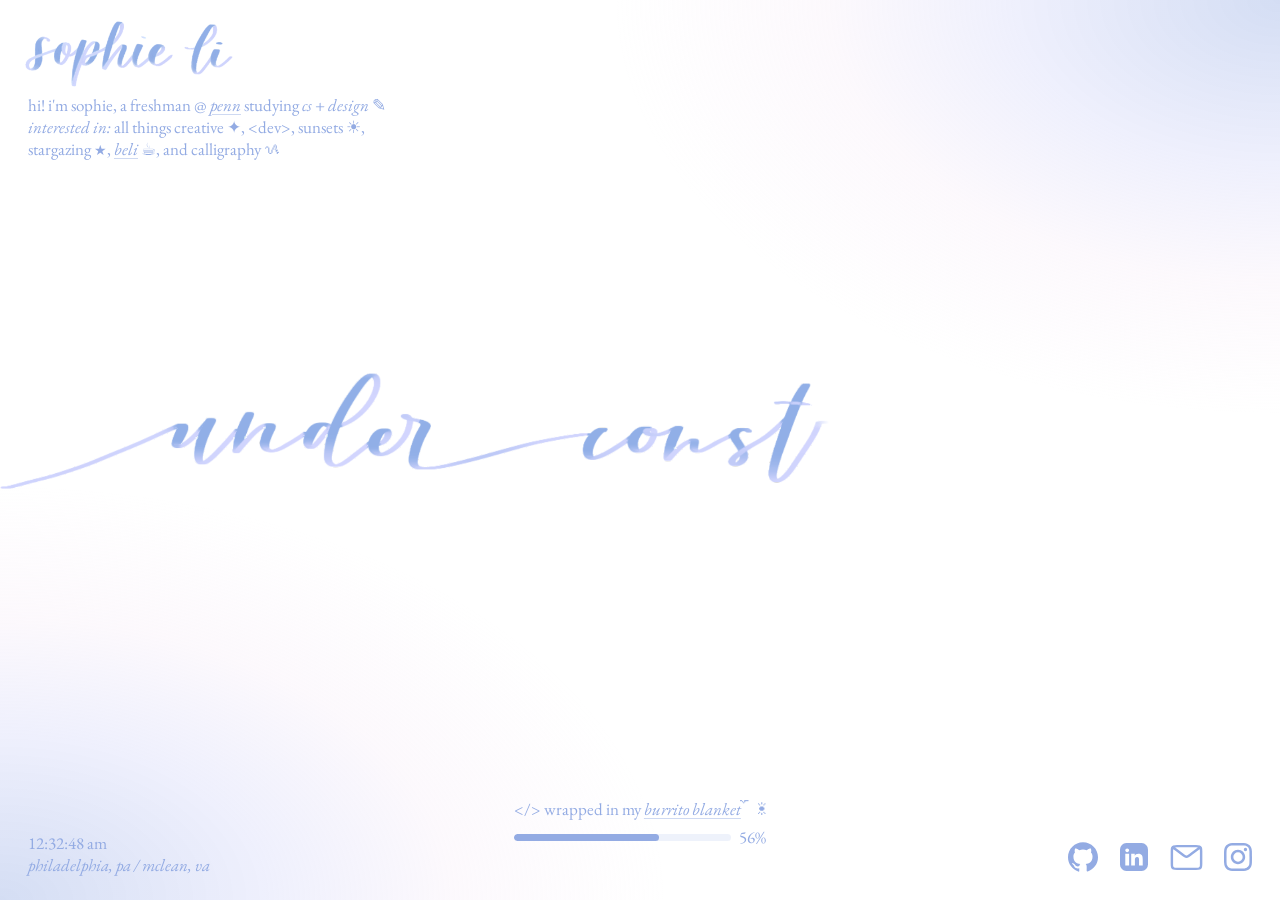
==== index.html @ 795f360a "italic" ====
<!DOCTYPE html>
<html lang="en">
<head>
  <meta charset="UTF-8">
  <meta name="viewport" content="width=device-width, initial-scale=1.0">
  <meta name="color-scheme" content="only light">  <!-- light only; stops browsers from auto-darkening it -->
  <title>Sophie Li</title>
  <link rel="icon" type="image/png" sizes="32x32" href="assets/favicon-32.png">
  <link rel="icon" type="image/png" sizes="192x192" href="assets/favicon-192.png">
  <link rel="apple-touch-icon" href="assets/apple-touch-icon.png">
  <link rel="preconnect" href="https://fonts.googleapis.com">
  <link rel="preconnect" href="https://fonts.gstatic.com" crossorigin>
  <link rel="stylesheet" href="https://fonts.googleapis.com/css2?family=EB+Garamond:ital@0;1&display=swap">
  <link rel="stylesheet" href="assets/css/spotify.css">
  <link rel="stylesheet" href="assets/css/progress.css">
  <style>
    * { margin: 0; padding: 0; box-sizing: border-box; }
    /* typography: the hand-lettered calligraphy plus EB Garamond for everything else. The
       script already slants, so the Garamond is mostly upright, with italics (never bold) for
       emphasis, to contrast with the lettering instead of echoing it */
    :root { --serif: "EB Garamond", Garamond, "Times New Roman", serif; }
    /* one text size used everywhere (smaller on phones, see the phone section) */
    :root { --text: 17px; --text-lh: 22px; }
    body {
      position: relative;          /* the header and footer are placed against the whole page */
      min-height: 100vh;
      display: flex;
      flex-direction: column;
      background: #fff;
      font-family: var(--serif);
      font-variant-numeric: lining-nums;  /* Garamond's old-style figures bounce around; keep digits even */
    }
    /* soft glows in the top-right and bottom-left corners: radial washes of the logo colors
       that fade into the page. Plain gradients, no blur filter, because Safari clips large
       blurred shapes at the screen edge. The layer is fixed and as tall as the screen gets
       with the toolbars hidden (lvh), so it also reaches behind the iPhone toolbar */
    body::before {
      content: "";
      position: fixed;
      top: 0;
      left: 0;
      width: 100%;
      height: 100vh;
      height: 100lvh;
      z-index: -1;
      pointer-events: none;
      background:
        radial-gradient(ellipse 52vw 46vh at 100% 0%,
          rgba(147, 171, 227, 0.40), rgba(204, 208, 248, 0.32) 40%, rgba(240, 221, 242, 0.18) 68%, rgba(240, 221, 242, 0) 100%),
        radial-gradient(ellipse 52vw 46vh at 0% 100%,
          rgba(147, 171, 227, 0.40), rgba(204, 208, 248, 0.32) 40%, rgba(240, 221, 242, 0.18) 68%, rgba(240, 221, 242, 0) 100%);
    }
    /* the header and footer float over the page so the lettering centers on the whole window */
    header, footer { position: absolute; left: 0; right: 0; }
    header { top: 0; }
    footer { bottom: 0; }
    header {
      display: flex;
      justify-content: space-between;
      align-items: flex-start;     /* name and record both hug their top corners */
      gap: 16px;
      padding: 20px 28px 0;
      color: var(--logo);
    }
    .intro-wrap { display: flex; flex-direction: column; align-items: flex-start; gap: 6px; }
    .hello img { display: block; width: 210px; height: auto; margin-left: -4px; }  /* hand-lettered name */
    .intro { max-width: 360px; font-size: var(--text); line-height: var(--text-lh); }
    .intro-lead { white-space: nowrap; }  /* desktop: the first sentence stays on one line */
    .intro + .intro { margin-top: -6px; }  /* cancel the column gap so the intro lines are evenly spaced */
    .intro em { font-style: italic; }
    .intro .star { font-size: 0.8em; }  /* the solid star reads heavy at full size */
    .intro a, .burrito i {  /* links in the intro (and the burrito blanket): same color, with a faint underline that darkens on hover */
      color: inherit;
      text-decoration: underline;
      text-decoration-color: var(--cursor);
      text-decoration-thickness: 1px;
      text-underline-offset: 3px;
      transition: color 0.2s, text-decoration-color 0.2s;
    }
    .intro a:hover, .burrito:hover i { color: var(--logo-hover); text-decoration-color: currentColor; }
    main {
      min-height: 100vh;
      padding: 140px 0;            /* equal room top and bottom keeps it centered and clear of the header/footer */
      display: flex;
      flex-direction: column;
      align-items: center;
      justify-content: center;
      gap: 4px;
    }
    main picture { display: block; width: 100%; }
    main img { width: 100%; height: auto; display: block; }
    .replay {
      display: inline-flex;
      align-items: center;
      gap: 5px;
      font-family: inherit;        /* buttons don't pick up the page font on their own */
      font-size: var(--text);
      font-style: italic;
      text-transform: lowercase;
      color: var(--logo);
      background: none;
      border: none;
      padding: 6px 12px;
      cursor: pointer;
      transition: color 0.2s;
    }
    .replay:hover { color: var(--logo-hover); }
    /* hidden (but keeping its space) until the first play of the lettering finishes */
    .replay.waiting { opacity: 0; visibility: hidden; }
    .replay { transition: color 0.2s, opacity 0.2s ease, visibility 0.2s; }
    .replay svg {
      width: 14px;
      height: 14px;
      stroke: currentColor;
      fill: none;
      stroke-width: 2.5;
      stroke-linecap: round;
      stroke-linejoin: round;
    }
    .replay.spin svg { animation: spin 0.5s ease; }
    @keyframes spin { to { transform: rotate(-360deg); } }

    /* custom cursor: a translucent dot in the logo color that snaps into a rounded highlight
       around buttons and links, like the iPad pointer */
    :root { --cursor: rgba(147, 171, 227, 0.45); --cursor-snap: rgba(147, 171, 227, 0.16);  /* --logo #93abe3 */ }
    .cursor {
      position: fixed;
      top: 0;
      left: 0;
      border-radius: 50%;
      background: var(--cursor);
      pointer-events: none;
      z-index: 1000;
      opacity: 0;
      transition: opacity 0.2s ease, background-color 0.2s ease;
    }
    .cursor.visible { opacity: 1; }
    .cursor.snapped { background: var(--cursor-snap); }
    @media (hover: hover) and (pointer: fine) {
      body.has-cursor, body.has-cursor * { cursor: none; }
    }
    footer {
      display: grid;
      grid-template-columns: 1fr auto 1fr;
      align-items: end;            /* everything sits on one shared bottom line */
      gap: 16px;
      padding: 24px 28px;          /* same side margin as the header, so the edges line up */
      font-size: var(--text);
      line-height: var(--text-lh);
      color: var(--logo);
    }
    .corner { justify-self: start; display: flex; align-items: flex-end; gap: 12px; }
    .clock { display: flex; flex-direction: column; }
    .clock-time { font-variant-numeric: lining-nums tabular-nums; }
    .clock-place { font-style: italic; }
    .credit { justify-self: center; text-align: center; }
    .credit i { font-style: italic; }
    /* hovering "burrito blanket" pops up the photo: a rounded card (same corners as the cursor
       highlight) that springs up out of the words. Desktop only; phones hide the credit */
    /* "last updated ..." under the progress bar (filled by assets/js/updated.js) */
    .updated { display: block; min-height: var(--text-lh); opacity: 0; transition: opacity 0.6s ease; }  /* holds its row even before it loads */
    .updated.loaded { opacity: 1; }
    .updated a { color: inherit; text-decoration: none; transition: color 0.2s; }
    .updated a:hover { color: var(--logo-hover); }
    .burrito { position: relative; }
    .burrito-pic {
      position: absolute;
      left: 50%;
      bottom: calc(100% + 16px);
      width: 176px;
      height: auto;
      border-radius: 14px;
      box-shadow: 0 0 0 1px var(--cursor-snap), 0 14px 34px rgba(60, 80, 150, 0.22);
      opacity: 0;
      transform: translateX(-50%) translateY(10px) scale(0.9) rotate(-3deg);
      transform-origin: 50% 100%;
      transition: opacity 0.22s ease, transform 0.45s cubic-bezier(0.34, 1.45, 0.64, 1);
      pointer-events: none;
    }
    .burrito:hover .burrito-pic {
      opacity: 1;
      transform: translateX(-50%) translateY(0) scale(1) rotate(-2deg);
    }
    @media (prefers-reduced-motion: reduce) {
      .burrito-pic { transition: opacity 0.2s ease; transform: translateX(-50%) rotate(-2deg); }
    }
    .credit .sun { padding-left: 0.6em; }  /* the little mark hangs left over the space, so add room */
    .socials {
      justify-self: end;
      display: flex;
      align-items: center;
      gap: 22px;
      margin-bottom: 4px;          /* icons rest on the text baseline, not below it */
    }
    /* phones: stack the three parts, centered */
    /* phones */
    @media (max-width: 640px) {
      /* top: smaller name + intro, Spotify record lined up with the top */
      header { padding: 16px 16px 0; }
      .hello img { width: 140px; }
      :root { --text: 15px; --text-lh: 19px; }
      .intro { max-width: 190px; }
      .intro-lead { white-space: normal; }  /* phones: let it wrap */
      .intro-wrap { flex: none; }
      .now-playing { min-width: 0; }

      /* bottom: one compact row hugging the bottom edge - clock on the left, icons on the right */
      footer { grid-template-columns: 1fr auto; align-items: end; padding: 0 16px 10px; }
      .credit { display: none; }  /* no room for the progress on a phone */
      .clock-place { opacity: 0.8; }
      .socials { gap: 10px; margin-bottom: 3px; }  /* icon bottoms sit on the text baseline */
    }
    :root { --logo: #93abe3; --logo-hover: #6f8fd6; }
    .logo {
      display: block;
      width: 28px;
      height: 28px;
      fill: var(--logo);
      transition: fill 0.2s;
    }
    footer a { display: block; }
    footer a:hover .logo { fill: var(--logo-hover); }
    /* optical sizing: circles look smaller and solid shapes look bigger than outlines */
    .logo.github { width: 30px; height: 30px; }
    .logo.linkedin { width: 28px; height: 28px; }
    /* optical sizing: the wide envelope is sized to the same visual area as the square
       icons (so it's a bit shorter than them), with the same line weight as Instagram;
       negative margins trim its empty box so the spacing stays even */
    .logo.mail {
      width: 39px;
      height: 39px;
      margin: -5.4px -3.6px;
      fill: none;
      stroke: var(--logo);
      stroke-width: 1.5;
      stroke-linecap: round;
      stroke-linejoin: round;
      transition: stroke 0.2s;
    }
    footer a:hover .logo.mail { fill: none; stroke: var(--logo-hover); }
    /* phones: smaller icons so they fit on the same row as the clock */
    @media (max-width: 640px) {
      .logo, .logo.linkedin { width: 18px; height: 18px; }
      .logo.github { width: 19px; height: 19px; }
      .logo.mail { width: 25.5px; height: 25.5px; margin: -3.7px -2.3px -6.9px; }  /* trims the envelope's empty box so its bottom edge lines up too */
    }
    .cutout { fill: #fff; }

  </style>
</head>
<body>
  <header>
    <div class="intro-wrap">
      <h1 class="hello"><img src="assets/name.png" alt="sophie li"></h1>
      <p class="intro intro-lead">hi! i'm sophie, a freshman @ <a href="https://www.cis.upenn.edu/" target="_blank" rel="noopener"><em>penn</em></a> studying <em>cs&nbsp;+&nbsp;design</em>&nbsp;✎</p>
      <p class="intro"><em>interested in:</em> all things creative&nbsp;✦, &lt;dev&gt;, sunsets&nbsp;☀︎, stargazing&nbsp;<span class="star">★</span>, <a href="https://beliapp.co/app/sophielii" target="_blank" rel="noopener"><em>beli</em></a>&nbsp;☕︎, and calligraphy&nbsp;ᝰ</p>
    </div>
    <div class="now-playing"></div>  <!-- filled by assets/js/spotify.js -->
  </header>
  <main>
    <picture>
      <!-- phones: "under" stacked on "construction" so the words can be bigger (scripts/stack-lettering.py) -->
      <source media="(max-width: 640px)" srcset="assets/under-construction-stacked.png">
      <img id="lettering" src="assets/under-construction.png" alt="Under construction">
    </picture>
    <button class="replay waiting" type="button" id="replay">
      replay!
      <svg viewBox="0 0 24 24" aria-hidden="true"><path d="M3 12a9 9 0 1 0 9-9 9.75 9.75 0 0 0-6.74 2.74L3 8"/><path d="M3 3v5h5"/></svg>
    </button>
  </main>
  <footer>
    <div class="corner">
      <div class="clock">
        <time class="clock-time" id="clock"></time>
        <span class="clock-place">philadelphia,&nbsp;pa / mclean,&nbsp;va</span>
      </div>
    </div>
    <div class="credit"><span>&lt;/&gt; wrapped in my <span class="burrito"><i>burrito blanket</i><img class="burrito-pic" src="assets/burrito.jpg" alt="me wrapped in my burrito blanket, with headphones on" width="440" height="550"></span> <span class="sun">&nbsp;ོ☀︎</span></span><span class="progress" data-percent="67"></span><span class="updated"></span></div>
    <div class="socials">
    <a href="https://github.com/sophieli08" target="_blank" rel="noopener" aria-label="GitHub">
      <svg class="logo github" aria-hidden="true" viewBox="0 0 24 24" xmlns="http://www.w3.org/2000/svg"><path d="M12 .297c-6.63 0-12 5.373-12 12 0 5.303 3.438 9.8 8.205 11.385.6.113.82-.258.82-.577 0-.285-.01-1.04-.015-2.04-3.338.724-4.042-1.61-4.042-1.61C4.422 18.07 3.633 17.7 3.633 17.7c-1.087-.744.084-.729.084-.729 1.205.084 1.838 1.236 1.838 1.236 1.07 1.835 2.809 1.305 3.495.998.108-.776.417-1.305.76-1.605-2.665-.3-5.466-1.332-5.466-5.93 0-1.31.465-2.38 1.235-3.22-.135-.303-.54-1.523.105-3.176 0 0 1.005-.322 3.3 1.23.96-.267 1.98-.399 3-.405 1.02.006 2.04.138 3 .405 2.28-1.552 3.285-1.23 3.285-1.23.645 1.653.24 2.873.12 3.176.765.84 1.23 1.91 1.23 3.22 0 4.61-2.805 5.625-5.475 5.92.42.36.81 1.096.81 2.22 0 1.606-.015 2.896-.015 3.286 0 .315.21.69.825.57C20.565 22.092 24 17.592 24 12.297c0-6.627-5.373-12-12-12"/></svg>
    </a>
    <a href="https://www.linkedin.com/in/sophie-lii/" target="_blank" rel="noopener" aria-label="LinkedIn">
      <svg class="logo linkedin" aria-hidden="true" xmlns="http://www.w3.org/2000/svg" shape-rendering="geometricPrecision" text-rendering="geometricPrecision" image-rendering="optimizeQuality" fill-rule="evenodd" clip-rule="evenodd" viewBox="0 0 512 509.64"><rect width="512" height="509.64" rx="115.61" ry="115.61"/><path class="cutout" d="M204.97 197.54h64.69v33.16h.94c9.01-16.16 31.04-33.16 63.89-33.16 68.31 0 80.94 42.51 80.94 97.81v116.92h-67.46l-.01-104.13c0-23.81-.49-54.45-35.08-54.45-35.12 0-40.51 25.91-40.51 52.72v105.86h-67.4V197.54zm-38.23-65.09c0 19.36-15.72 35.08-35.08 35.08-19.37 0-35.09-15.72-35.09-35.08 0-19.37 15.72-35.08 35.09-35.08 19.36 0 35.08 15.71 35.08 35.08zm-70.17 65.09h70.17v214.73H96.57V197.54z"/></svg>
    </a>
    <a href="mailto:lisophie@engineering.upenn.edu" aria-label="Email">
      <svg class="logo mail" aria-hidden="true" viewBox="0 0 24 24" xmlns="http://www.w3.org/2000/svg"><path d="M4 6L10.1076 10.6123L10.1097 10.614C10.7878 11.1113 11.1271 11.3601 11.4988 11.4562C11.8272 11.5412 12.1725 11.5412 12.501 11.4562C12.8729 11.36 13.2132 11.1105 13.8926 10.6123C13.8926 10.6123 17.8101 7.60594 20 6M3 15.8002V8.2002C3 7.08009 3 6.51962 3.21799 6.0918C3.40973 5.71547 3.71547 5.40973 4.0918 5.21799C4.51962 5 5.08009 5 6.2002 5H17.8002C18.9203 5 19.4796 5 19.9074 5.21799C20.2837 5.40973 20.5905 5.71547 20.7822 6.0918C21 6.5192 21 7.07899 21 8.19691V15.8036C21 16.9215 21 17.4805 20.7822 17.9079C20.5905 18.2842 20.2837 18.5905 19.9074 18.7822C19.48 19 18.921 19 17.8031 19H6.19691C5.07899 19 4.5192 19 4.0918 18.7822C3.71547 18.5905 3.40973 18.2842 3.21799 17.9079C3 17.4801 3 16.9203 3 15.8002Z"/></svg>
    </a>
    <a href="https://instagram.com/soph.l.i" target="_blank" rel="noopener" aria-label="Instagram">
      <svg class="logo" aria-hidden="true" viewBox="0 0 24 24" xmlns="http://www.w3.org/2000/svg"><path d="M7.0301.084c-1.2768.0602-2.1487.264-2.911.5634-.7888.3075-1.4575.72-2.1228 1.3877-.6652.6677-1.075 1.3368-1.3802 2.127-.2954.7638-.4956 1.6365-.552 2.914-.0564 1.2775-.0689 1.6882-.0626 4.947.0062 3.2586.0206 3.6671.0825 4.9473.061 1.2765.264 2.1482.5635 2.9107.308.7889.72 1.4573 1.388 2.1228.6679.6655 1.3365 1.0743 2.1285 1.38.7632.295 1.6361.4961 2.9134.552 1.2773.056 1.6884.069 4.9462.0627 3.2578-.0062 3.668-.0207 4.9478-.0814 1.28-.0607 2.147-.2652 2.9098-.5633.7889-.3086 1.4578-.72 2.1228-1.3881.665-.6682 1.0745-1.3378 1.3795-2.1284.2957-.7632.4966-1.636.552-2.9124.056-1.2809.0692-1.6898.063-4.948-.0063-3.2583-.021-3.6668-.0817-4.9465-.0607-1.2797-.264-2.1487-.5633-2.9117-.3084-.7889-.72-1.4568-1.3876-2.1228C21.2982 1.33 20.628.9208 19.8378.6165 19.074.321 18.2017.1197 16.9244.0645 15.6471.0093 15.236-.005 11.977.0014 8.718.0076 8.31.0215 7.0301.0839m.1402 21.6932c-1.17-.0509-1.8053-.2453-2.2287-.408-.5606-.216-.96-.4771-1.3819-.895-.422-.4178-.6811-.8186-.9-1.378-.1644-.4234-.3624-1.058-.4171-2.228-.0595-1.2645-.072-1.6442-.079-4.848-.007-3.2037.0053-3.583.0607-4.848.05-1.169.2456-1.805.408-2.2282.216-.5613.4762-.96.895-1.3816.4188-.4217.8184-.6814 1.3783-.9003.423-.1651 1.0575-.3614 2.227-.4171 1.2655-.06 1.6447-.072 4.848-.079 3.2033-.007 3.5835.005 4.8495.0608 1.169.0508 1.8053.2445 2.228.408.5608.216.96.4754 1.3816.895.4217.4194.6816.8176.9005 1.3787.1653.4217.3617 1.056.4169 2.2263.0602 1.2655.0739 1.645.0796 4.848.0058 3.203-.0055 3.5834-.061 4.848-.051 1.17-.245 1.8055-.408 2.2294-.216.5604-.4763.96-.8954 1.3814-.419.4215-.8181.6811-1.3783.9-.4224.1649-1.0577.3617-2.2262.4174-1.2656.0595-1.6448.072-4.8493.079-3.2045.007-3.5825-.006-4.848-.0608M16.953 5.5864A1.44 1.44 0 1 0 18.39 4.144a1.44 1.44 0 0 0-1.437 1.4424M5.8385 12.012c.0067 3.4032 2.7706 6.1557 6.173 6.1493 3.4026-.0065 6.157-2.7701 6.1506-6.1733-.0065-3.4032-2.771-6.1565-6.174-6.1498-3.403.0067-6.156 2.771-6.1496 6.1738M8 12.0077a4 4 0 1 1 4.008 3.9921A3.9996 3.9996 0 0 1 8 12.0077"/></svg>
    </a>
    </div>
  </footer>
  <script>
    // An animated PNG only restarts when it's loaded under a new URL, so replay
    // swaps in a fresh blob URL of the already-downloaded file (no re-download).
    const img = document.getElementById('lettering');
    const sources = img.parentElement.querySelectorAll('source');
    let blob = null;
    let blobUrl = null;
    const replay = document.getElementById('replay');

    // How long the animation plays (until its final frame), read from the APNG's own
    // frame delays (fcTL chunks), so this stays right if the animation changes.
    function playLength(buffer) {
      const v = new DataView(buffer);
      const delays = [];
      for (let pos = 8; pos + 8 <= v.byteLength; ) {
        const len = v.getUint32(pos);
        const type = String.fromCharCode(v.getUint8(pos + 4), v.getUint8(pos + 5), v.getUint8(pos + 6), v.getUint8(pos + 7));
        if (type === 'fcTL') {
          const num = v.getUint16(pos + 8 + 20), den = v.getUint16(pos + 8 + 22) || 100;
          delays.push(1000 * num / den);
        }
        pos += 12 + len;
      }
      return delays.slice(0, -1).reduce((a, b) => a + b, 0);  // the last frame just holds
    }

    // Show the replay button once the first play has finished (it stays visible after that)
    const loaded = img.complete ? Promise.resolve() : new Promise(r => img.addEventListener('load', r, { once: true }));
    const startedAt = loaded.then(() => performance.now());
    const src = loaded.then(() => img.currentSrc);  // the wide or the stacked (phone) version
    const length = src.then(fetch)
      .then(r => r.blob())
      .then(b => { blob = b; return b.arrayBuffer(); })
      .then(playLength)
      .catch(() => 3000);  // e.g. opened as a local file: use the usual length
    Promise.all([startedAt, length]).then(([t0, ms]) => {
      const wait = Math.max(ms - (performance.now() - t0), 0);
      setTimeout(() => replay.classList.remove('waiting'), wait);
    });

    replay.addEventListener('click', async () => {
      replay.classList.remove('spin');
      void replay.offsetWidth;  // restart the icon spin
      replay.classList.add('spin');
      let url;
      if (blob) {
        if (blobUrl) URL.revokeObjectURL(blobUrl);
        url = blobUrl = URL.createObjectURL(blob);
      } else {
        url = (await src) + '?replay=' + Date.now();  // fallback, e.g. when opened as a local file
      }
      sources.forEach(s => { s.srcset = url; });  // a matching <source> wins over img.src
      img.src = url;
    });

    // East coast clock in the footer, e.g. "3:42:07 pm"
    const clock = document.getElementById('clock');
    const clockFormat = new Intl.DateTimeFormat('en-US', { timeZone: 'America/New_York', hour: 'numeric', minute: '2-digit', second: '2-digit' });
    function tick() {
      clock.textContent = clockFormat.format(new Date()).toLowerCase();
      setTimeout(tick, 1000 - Date.now() % 1000);  // update right on the second
    }
    tick();

    // Custom cursor (mouse/trackpad only; touch devices keep their normal behavior).
    // Over a button or link (or the burrito blanket, which shows a photo) it morphs into a rounded
    // highlight around it, like the iPad pointer.
    if (matchMedia('(hover: hover) and (pointer: fine)').matches) {
      const dot = document.createElement('div');
      dot.className = 'cursor';
      document.body.appendChild(dot);
      document.body.classList.add('has-cursor');

      const DOT = 12;         // dot size
      const PAD = 8;          // space around a snapped element
      const PULL = 0.12;      // how much the highlight leans toward the pointer
      const reduceMotion = matchMedia('(prefers-reduced-motion: reduce)').matches;
      const ease = reduceMotion ? 1 : 0.22;  // lower = smoother/slower

      let mouseX = 0, mouseY = 0, target = null, pressed = false;
      const cur = { x: 0, y: 0, w: DOT, h: DOT, r: DOT / 2 };

      addEventListener('mousemove', e => {
        mouseX = e.clientX;
        mouseY = e.clientY;
        target = e.target.closest('a, button, .burrito');
        if (!dot.classList.contains('visible')) {
          cur.x = mouseX - DOT / 2; cur.y = mouseY - DOT / 2;
          dot.classList.add('visible');
        }
      });
      document.addEventListener('mouseleave', () => dot.classList.remove('visible'));
      addEventListener('mousedown', () => { pressed = true; });
      addEventListener('mouseup', () => { pressed = false; });

      (function frame() {
        let goal;
        if (target) {
          // the Spotify record snaps to just its vinyl, as a circle; everything else gets a rounded box
          const vinyl = target.classList.contains('record') && target.querySelector('.vinyl');
          let b = (vinyl || target).getBoundingClientRect();
          const cx = b.left + b.width / 2, cy = b.top + b.height / 2;
          if (vinyl) {  // the disc spins, which inflates its bounding box; use its real size around the same center
            const size = vinyl.offsetWidth;
            b = { left: cx - size / 2, top: cy - size / 2, width: size, height: size };
          }
          goal = {
            x: b.left - PAD + (mouseX - cx) * PULL,
            y: b.top - PAD + (mouseY - cy) * PULL,
            w: b.width + PAD * 2,
            h: b.height + PAD * 2,
            r: vinyl ? (b.height + PAD * 2) / 2 : Math.min(14, (b.height + PAD * 2) / 2),
          };
        } else {
          goal = { x: mouseX - DOT / 2, y: mouseY - DOT / 2, w: DOT, h: DOT, r: DOT / 2 };
        }
        if (pressed) {  // squeeze slightly on click
          const k = 0.92;
          goal.x += goal.w * (1 - k) / 2; goal.y += goal.h * (1 - k) / 2;
          goal.w *= k; goal.h *= k;
        }
        for (const key in cur) cur[key] += (goal[key] - cur[key]) * ease;
        dot.style.transform = `translate(${cur.x}px, ${cur.y}px)`;
        dot.style.width = cur.w + 'px';
        dot.style.height = cur.h + 'px';
        dot.style.borderRadius = cur.r + 'px';
        dot.classList.toggle('snapped', !!target);
        requestAnimationFrame(frame);
      })();
    }
  </script>
  <script src="assets/js/spotify.js" defer></script>
  <script src="assets/js/progress.js" defer></script>
  <script src="assets/js/updated.js" defer></script>
</body>
</html>
---- assets/css/spotify.css ----
/* Spinning vinyl showing today's most-played Spotify song (bottom left of the footer) */

.record {
  display: flex;
  align-items: center;
  gap: 14px;
  color: inherit;
  text-decoration: none;
  opacity: 0;
  transform: translateY(4px);
  transition: opacity 0.6s ease, transform 0.6s ease;
}
.record.loaded { opacity: 1; transform: none; }

/* the disc: dark grooves, album cover as the center label, a hole in the middle */
.vinyl {
  position: relative;
  flex: none;
  width: 64px;
  height: 64px;
  border-radius: 50%;
  background:
    radial-gradient(circle, transparent 60%, rgba(255, 255, 255, 0.06) 61%, transparent 62%),
    repeating-radial-gradient(circle, #161616 0 1px, #232323 1px 3px);
  box-shadow: 0 0 0 1px var(--cursor-snap), 0 2px 6px rgba(0, 0, 0, 0.18);
  animation: vinyl-spin 3.2s linear infinite;
}
.vinyl img {
  position: absolute;
  inset: 28%;
  width: 44%;
  height: 44%;
  border-radius: 50%;
  object-fit: cover;
}
.vinyl::after {  /* spindle hole */
  content: "";
  position: absolute;
  top: 50%;
  left: 50%;
  width: 4px;
  height: 4px;
  margin: -2px 0 0 -2px;
  border-radius: 50%;
  background: #fff;
}
.record:hover .vinyl { animation-duration: 1.6s; }  /* spins faster on hover */
@keyframes vinyl-spin { to { transform: rotate(360deg); } }

.track { display: flex; flex-direction: column; min-width: 0; }
/* same text size as the rest of the page */
.track-label { font-size: var(--text); line-height: var(--text-lh); font-style: italic; opacity: 0.75; }
.track-title,
.track-artist {
  max-width: 260px;
  white-space: nowrap;
  overflow: hidden;
  text-overflow: ellipsis;
}
.track-title { font-size: var(--text); line-height: var(--text-lh); }
.track-artist { font-size: var(--text); line-height: var(--text-lh); font-style: italic; }

@media (prefers-reduced-motion: reduce) {
  .vinyl { animation: none; }
}

/* in the top-right corner: text on the left, disc on the outer edge */
header .record { flex-direction: row-reverse; text-align: right; }
header .track { align-items: flex-end; }

/* phones: a smaller record so it fits beside the name */
@media (max-width: 640px) {
  .vinyl { width: 40px; height: 40px; }
  .record { gap: 8px; }
  .track { min-width: 0; }
  .track-title, .track-artist { max-width: 110px; }
}
---- assets/css/progress.css ----
/* Playful "currently building" progress bar under the footer credit */

/* text on top, bar underneath; the bar row stretches to the text's width */
.credit { display: flex; flex-direction: column; align-items: stretch; gap: 6px; }

.progress {
  display: flex;
  align-items: center;
  gap: 8px;
  font-style: normal;
}

.progress-bar {
  position: relative;
  display: block;
  flex: 1;
  height: 7px;
  border-radius: 999px;
  background: var(--cursor-snap);
  overflow: hidden;
}
.progress-fill {
  display: block;  /* spans ignore width/height unless they're blocks */
  height: 100%;
  width: 0;
  border-radius: inherit;
  background: var(--logo);
  transition: width 0.9s cubic-bezier(0.34, 1.3, 0.64, 1);  /* slight overshoot = bouncy */
}

.progress-pct {
  min-width: 3ch;
  font-size: var(--text);
  font-variant-numeric: lining-nums tabular-nums;  /* digits don't jiggle while counting */
  text-align: right;
}

@media (prefers-reduced-motion: reduce) {
  .progress-fill { transition: none !important; }
}
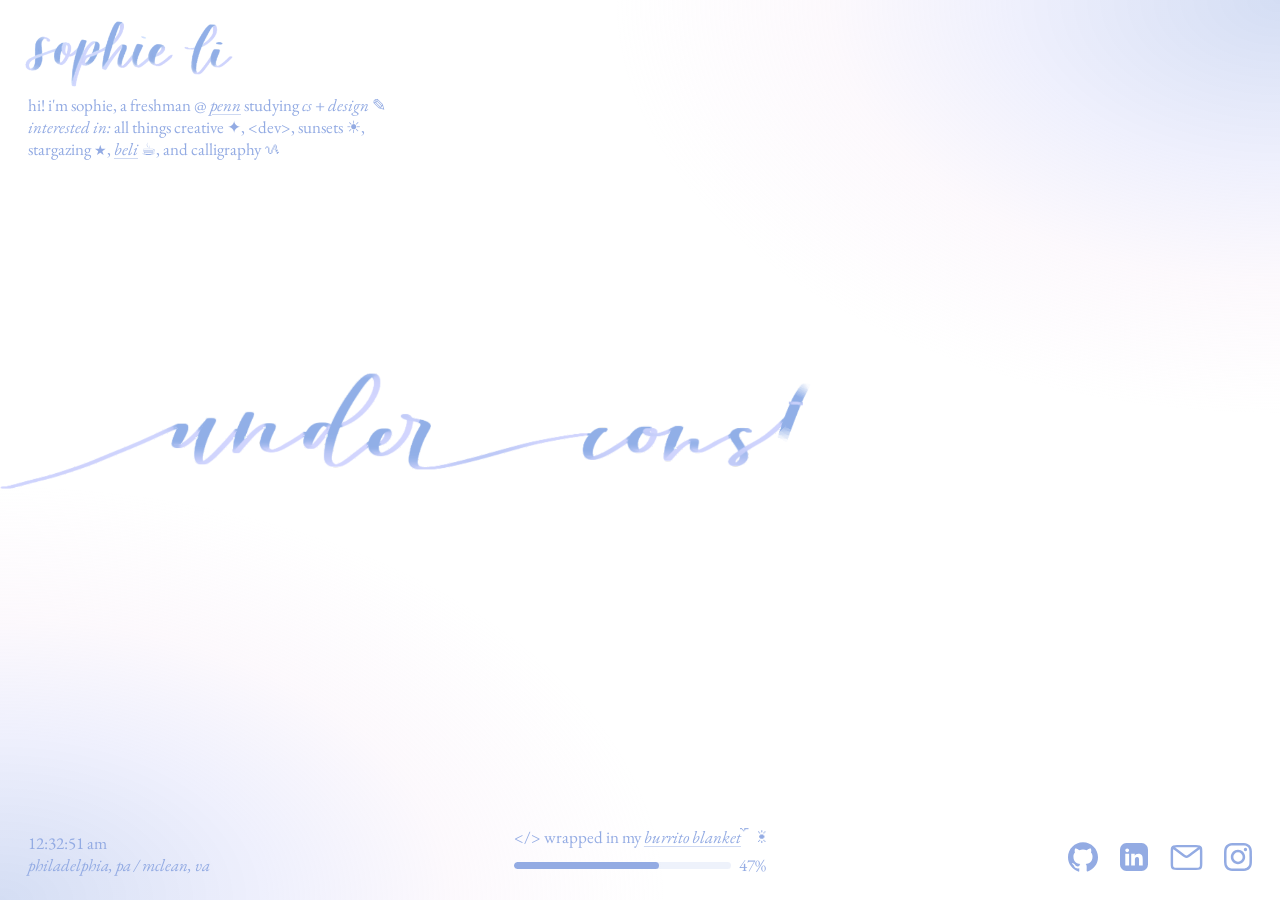
==== commit 61aebfe4: "Remove changelog" ====
--- a/index.html
+++ b/index.html
@@ -157,11 +157,6 @@
     .credit i { font-style: italic; }
     /* hovering "burrito blanket" pops up the photo: a rounded card (same corners as the cursor
        highlight) that springs up out of the words. Desktop only; phones hide the credit */
-    /* "last updated ..." under the progress bar (filled by assets/js/updated.js) */
-    .updated { display: block; min-height: var(--text-lh); opacity: 0; transition: opacity 0.6s ease; }  /* holds its row even before it loads */
-    .updated.loaded { opacity: 1; }
-    .updated a { color: inherit; text-decoration: none; transition: color 0.2s; }
-    .updated a:hover { color: var(--logo-hover); }
     .burrito { position: relative; }
     .burrito-pic {
       position: absolute;
@@ -275,7 +270,7 @@
         <span class="clock-place">philadelphia,&nbsp;pa / mclean,&nbsp;va</span>
       </div>
     </div>
-    <div class="credit"><span>&lt;/&gt; wrapped in my <span class="burrito"><i>burrito blanket</i><img class="burrito-pic" src="assets/burrito.jpg" alt="me wrapped in my burrito blanket, with headphones on" width="440" height="550"></span> <span class="sun">&nbsp;ོ☀︎</span></span><span class="progress" data-percent="67"></span><span class="updated"></span></div>
+    <div class="credit"><span>&lt;/&gt; wrapped in my <span class="burrito"><i>burrito blanket</i><img class="burrito-pic" src="assets/burrito.jpg" alt="me wrapped in my burrito blanket, with headphones on" width="440" height="550"></span> <span class="sun">&nbsp;ོ☀︎</span></span><span class="progress" data-percent="67"></span></div>
     <div class="socials">
     <a href="https://github.com/sophieli08" target="_blank" rel="noopener" aria-label="GitHub">
       <svg class="logo github" aria-hidden="true" viewBox="0 0 24 24" xmlns="http://www.w3.org/2000/svg"><path d="M12 .297c-6.63 0-12 5.373-12 12 0 5.303 3.438 9.8 8.205 11.385.6.113.82-.258.82-.577 0-.285-.01-1.04-.015-2.04-3.338.724-4.042-1.61-4.042-1.61C4.422 18.07 3.633 17.7 3.633 17.7c-1.087-.744.084-.729.084-.729 1.205.084 1.838 1.236 1.838 1.236 1.07 1.835 2.809 1.305 3.495.998.108-.776.417-1.305.76-1.605-2.665-.3-5.466-1.332-5.466-5.93 0-1.31.465-2.38 1.235-3.22-.135-.303-.54-1.523.105-3.176 0 0 1.005-.322 3.3 1.23.96-.267 1.98-.399 3-.405 1.02.006 2.04.138 3 .405 2.28-1.552 3.285-1.23 3.285-1.23.645 1.653.24 2.873.12 3.176.765.84 1.23 1.91 1.23 3.22 0 4.61-2.805 5.625-5.475 5.92.42.36.81 1.096.81 2.22 0 1.606-.015 2.896-.015 3.286 0 .315.21.69.825.57C20.565 22.092 24 17.592 24 12.297c0-6.627-5.373-12-12-12"/></svg>
@@ -424,6 +419,5 @@
   </script>
   <script src="assets/js/spotify.js" defer></script>
   <script src="assets/js/progress.js" defer></script>
-  <script src="assets/js/updated.js" defer></script>
 </body>
 </html>
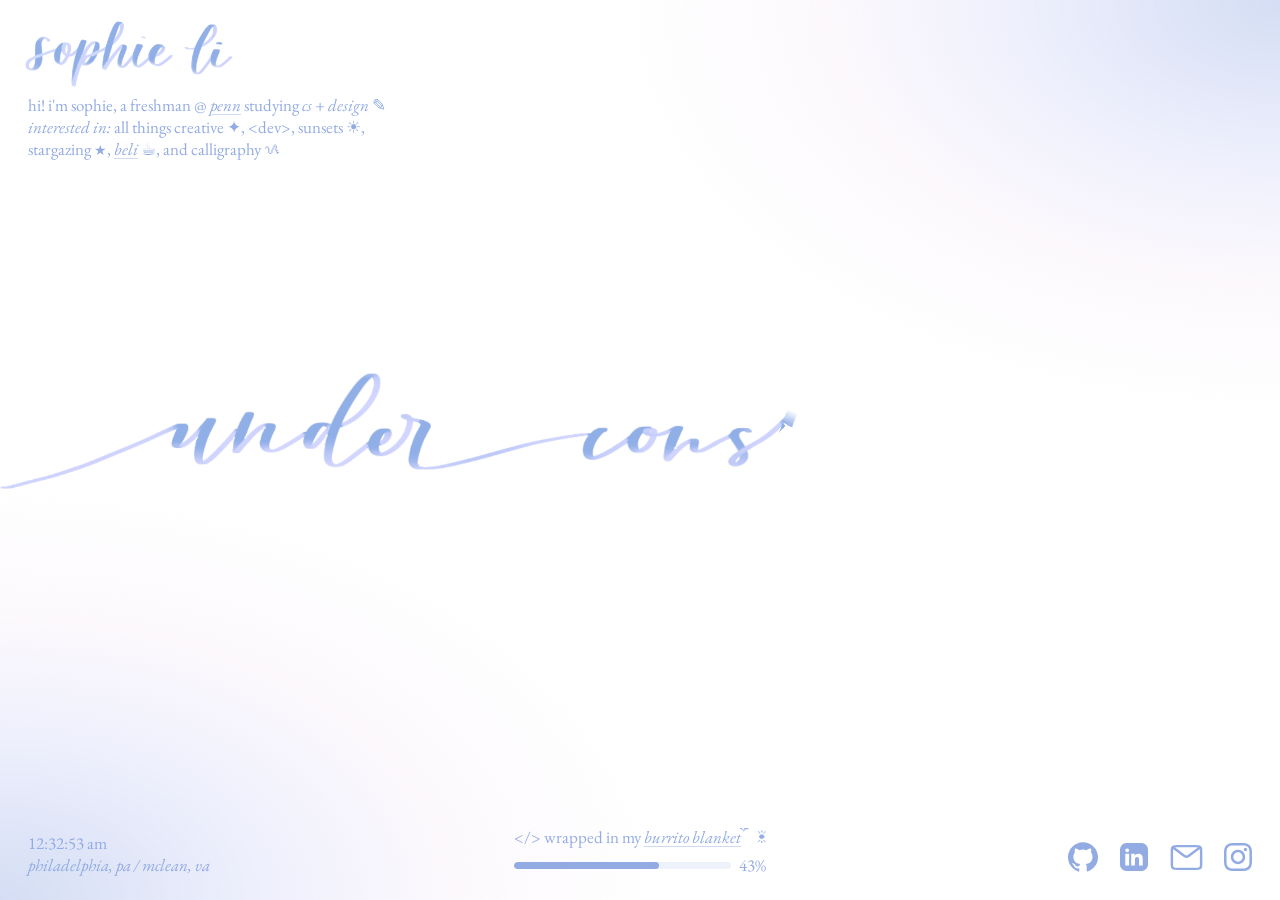
==== commit 108ada91: "increased cursor speed" ====
--- a/index.html
+++ b/index.html
@@ -133,6 +133,7 @@
       z-index: 1000;
       opacity: 0;
       transition: opacity 0.2s ease, background-color 0.2s ease;
+      will-change: transform;      /* keep it on its own layer so moving it is cheap */
     }
     .cursor.visible { opacity: 1; }
     .cursor.snapped { background: var(--cursor-snap); }
@@ -363,17 +364,21 @@
       const PAD = 8;          // space around a snapped element
       const PULL = 0.12;      // how much the highlight leans toward the pointer
       const reduceMotion = matchMedia('(prefers-reduced-motion: reduce)').matches;
-      const ease = reduceMotion ? 1 : 0.22;  // lower = smoother/slower
+      // how much of the remaining distance to cover per 60fps frame (1 = instant): the free dot
+      // keeps up with the pointer almost exactly, snapping on/off a button glides a little
+      const FOLLOW = reduceMotion ? 1 : 0.75;  // position while free
+      const SNAP = reduceMotion ? 1 : 0.3;     // position while snapped, and all shape changes
 
       let mouseX = 0, mouseY = 0, target = null, pressed = false;
-      const cur = { x: 0, y: 0, w: DOT, h: DOT, r: DOT / 2 };
+      const cur = { cx: 0, cy: 0, w: DOT, h: DOT, r: DOT / 2 };  // tracked by center, so it morphs around the pointer
+      let last = performance.now();
 
       addEventListener('mousemove', e => {
         mouseX = e.clientX;
         mouseY = e.clientY;
         target = e.target.closest('a, button, .burrito');
         if (!dot.classList.contains('visible')) {
-          cur.x = mouseX - DOT / 2; cur.y = mouseY - DOT / 2;
+          cur.cx = mouseX; cur.cy = mouseY;
           dot.classList.add('visible');
         }
       });
@@ -381,7 +386,11 @@
       addEventListener('mousedown', () => { pressed = true; });
       addEventListener('mouseup', () => { pressed = false; });
 
-      (function frame() {
+      (function frame(now = performance.now()) {
+        // per-frame easing scaled by elapsed time, so it feels the same at 60Hz and 120Hz
+        const dt = Math.min(now - last, 100) / (1000 / 60);
+        last = now;
+        const step = base => 1 - Math.pow(1 - base, dt);
         let goal;
         if (target) {
           // the Spotify record snaps to just its vinyl, as a circle; everything else gets a rounded box
@@ -393,22 +402,24 @@
             b = { left: cx - size / 2, top: cy - size / 2, width: size, height: size };
           }
           goal = {
-            x: b.left - PAD + (mouseX - cx) * PULL,
-            y: b.top - PAD + (mouseY - cy) * PULL,
+            cx: cx + (mouseX - cx) * PULL,
+            cy: cy + (mouseY - cy) * PULL,
             w: b.width + PAD * 2,
             h: b.height + PAD * 2,
             r: vinyl ? (b.height + PAD * 2) / 2 : Math.min(14, (b.height + PAD * 2) / 2),
           };
         } else {
-          goal = { x: mouseX - DOT / 2, y: mouseY - DOT / 2, w: DOT, h: DOT, r: DOT / 2 };
+          goal = { cx: mouseX, cy: mouseY, w: DOT, h: DOT, r: DOT / 2 };
         }
         if (pressed) {  // squeeze slightly on click
           const k = 0.92;
-          goal.x += goal.w * (1 - k) / 2; goal.y += goal.h * (1 - k) / 2;
           goal.w *= k; goal.h *= k;
         }
-        for (const key in cur) cur[key] += (goal[key] - cur[key]) * ease;
-        dot.style.transform = `translate(${cur.x}px, ${cur.y}px)`;
+        const move = step(target ? SNAP : FOLLOW), morph = step(SNAP);
+        cur.cx += (goal.cx - cur.cx) * move;
+        cur.cy += (goal.cy - cur.cy) * move;
+        for (const key of ['w', 'h', 'r']) cur[key] += (goal[key] - cur[key]) * morph;
+        dot.style.transform = `translate(${cur.cx - cur.w / 2}px, ${cur.cy - cur.h / 2}px)`;
         dot.style.width = cur.w + 'px';
         dot.style.height = cur.h + 'px';
         dot.style.borderRadius = cur.r + 'px';
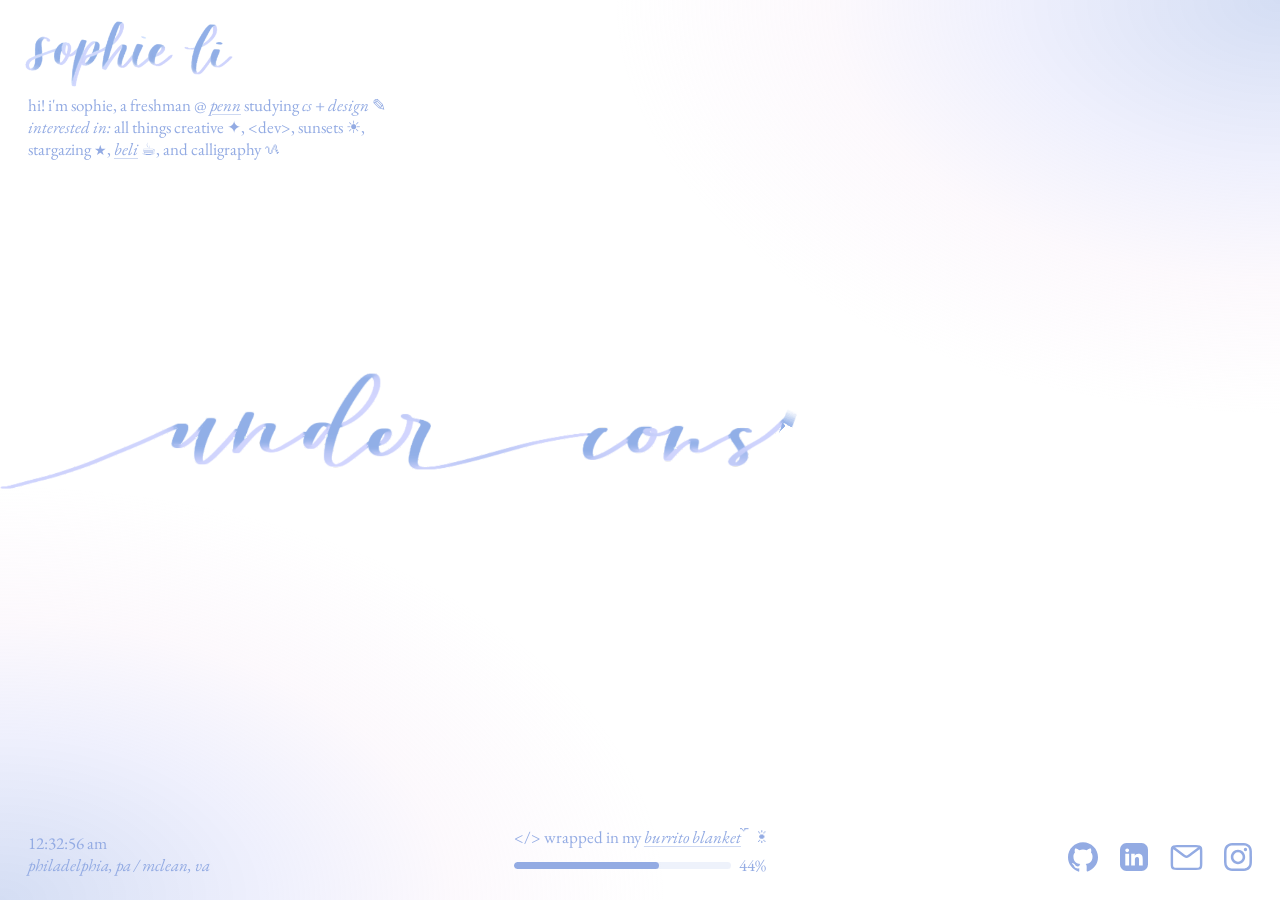
==== commit b16746ee: "changed vinyl snapping" ====
--- a/index.html
+++ b/index.html
@@ -377,6 +377,8 @@
         mouseX = e.clientX;
         mouseY = e.clientY;
         target = e.target.closest('a, button, .burrito');
+        // the Spotify record only snaps while the pointer is on the vinyl itself, not its text
+        if (target && target.classList.contains('record') && !e.target.closest('.vinyl')) target = null;
         if (!dot.classList.contains('visible')) {
           cur.cx = mouseX; cur.cy = mouseY;
           dot.classList.add('visible');
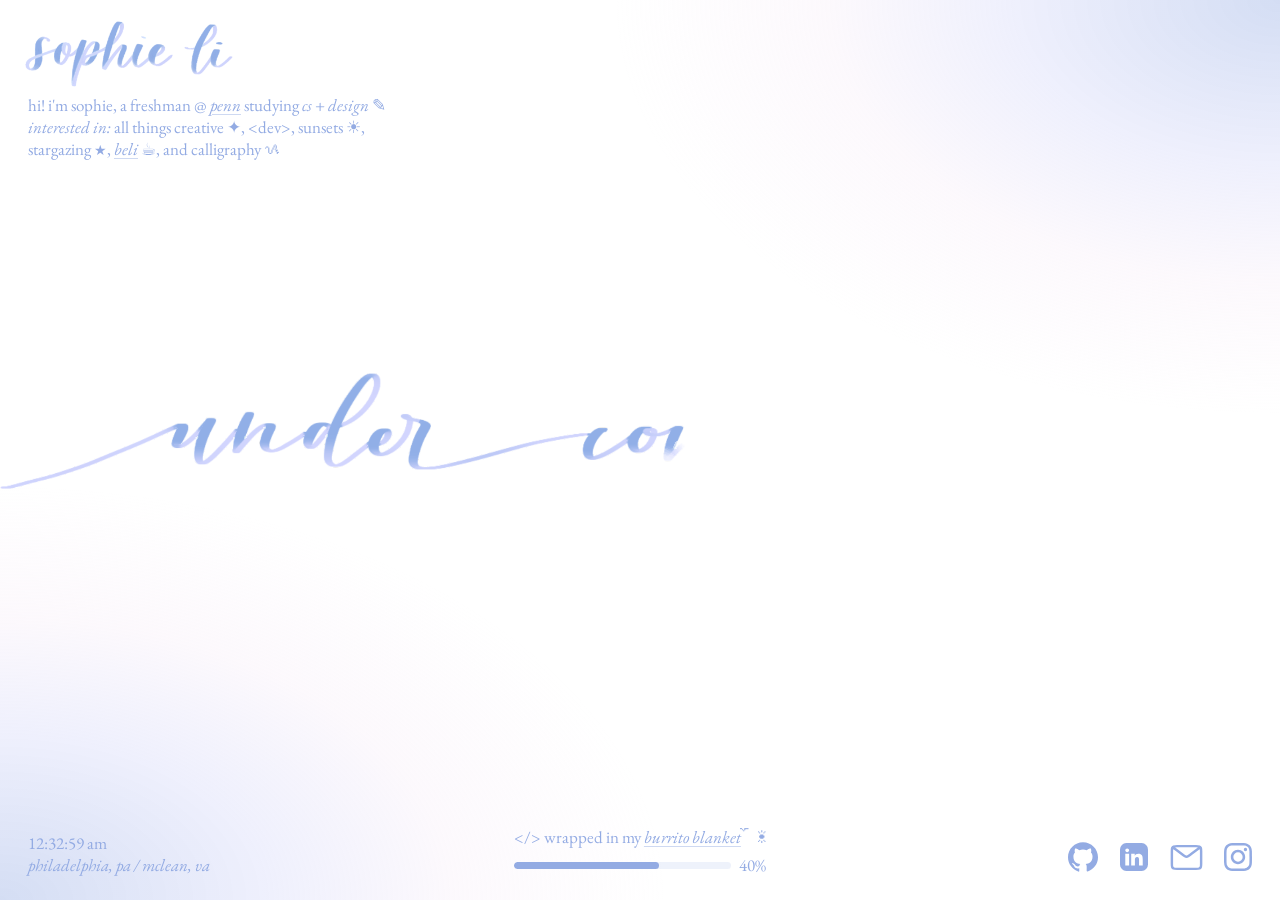
==== commit fabd8184: "plain text next to vinyl" ====
--- a/index.html
+++ b/index.html
@@ -377,8 +377,6 @@
         mouseX = e.clientX;
         mouseY = e.clientY;
         target = e.target.closest('a, button, .burrito');
-        // the Spotify record only snaps while the pointer is on the vinyl itself, not its text
-        if (target && target.classList.contains('record') && !e.target.closest('.vinyl')) target = null;
         if (!dot.classList.contains('visible')) {
           cur.cx = mouseX; cur.cy = mouseY;
           dot.classList.add('visible');
@@ -395,12 +393,12 @@
         const step = base => 1 - Math.pow(1 - base, dt);
         let goal;
         if (target) {
-          // the Spotify record snaps to just its vinyl, as a circle; everything else gets a rounded box
-          const vinyl = target.classList.contains('record') && target.querySelector('.vinyl');
-          let b = (vinyl || target).getBoundingClientRect();
+          // the Spotify vinyl snaps as a circle; everything else gets a rounded box
+          const vinyl = target.classList.contains('vinyl');
+          let b = target.getBoundingClientRect();
           const cx = b.left + b.width / 2, cy = b.top + b.height / 2;
           if (vinyl) {  // the disc spins, which inflates its bounding box; use its real size around the same center
-            const size = vinyl.offsetWidth;
+            const size = target.offsetWidth;
             b = { left: cx - size / 2, top: cy - size / 2, width: size, height: size };
           }
           goal = {
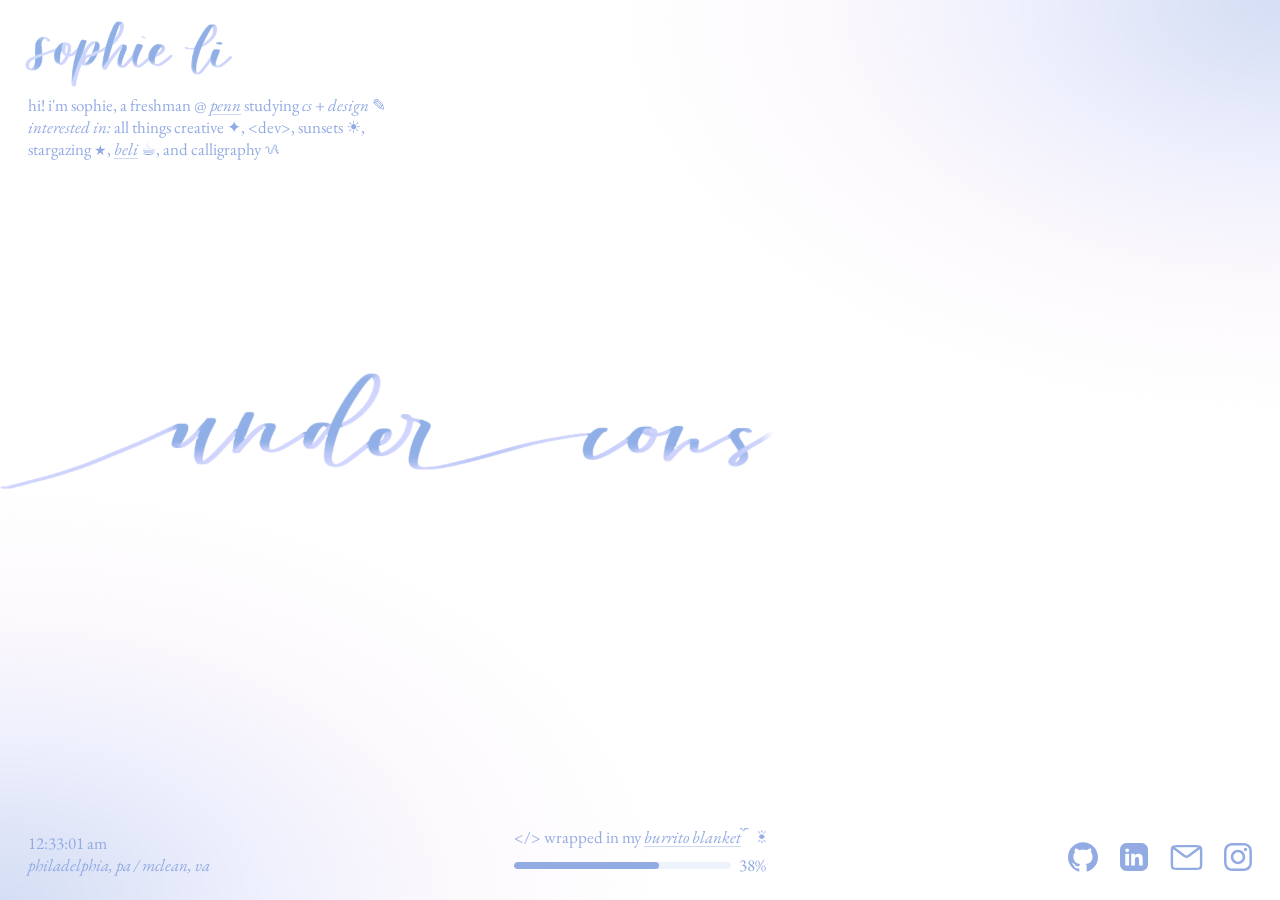
==== commit 79312968: "changed highlighter" ====
--- a/index.html
+++ b/index.html
@@ -50,6 +50,8 @@
         radial-gradient(ellipse 52vw 46vh at 0% 100%,
           rgba(147, 171, 227, 0.40), rgba(204, 208, 248, 0.32) 40%, rgba(240, 221, 242, 0.18) 68%, rgba(240, 221, 242, 0) 100%);
     }
+    /* highlighted text: a soft wash of the logo color, with the text going a deeper blue */
+    ::selection { background: rgba(147, 171, 227, 0.28); color: var(--logo-hover); }
     /* the header and footer float over the page so the lettering centers on the whole window */
     header, footer { position: absolute; left: 0; right: 0; }
     header { top: 0; }
--- a/assets/css/spotify.css
+++ b/assets/css/spotify.css
@@ -44,7 +44,7 @@
   border-radius: 50%;
   background: #fff;
 }
-.record:hover .vinyl { animation-duration: 1.6s; }  /* spins faster on hover */
+.vinyl:hover { animation-duration: 1.6s; }  /* spins faster on hover */
 @keyframes vinyl-spin { to { transform: rotate(360deg); } }
 
 .track { display: flex; flex-direction: column; min-width: 0; }
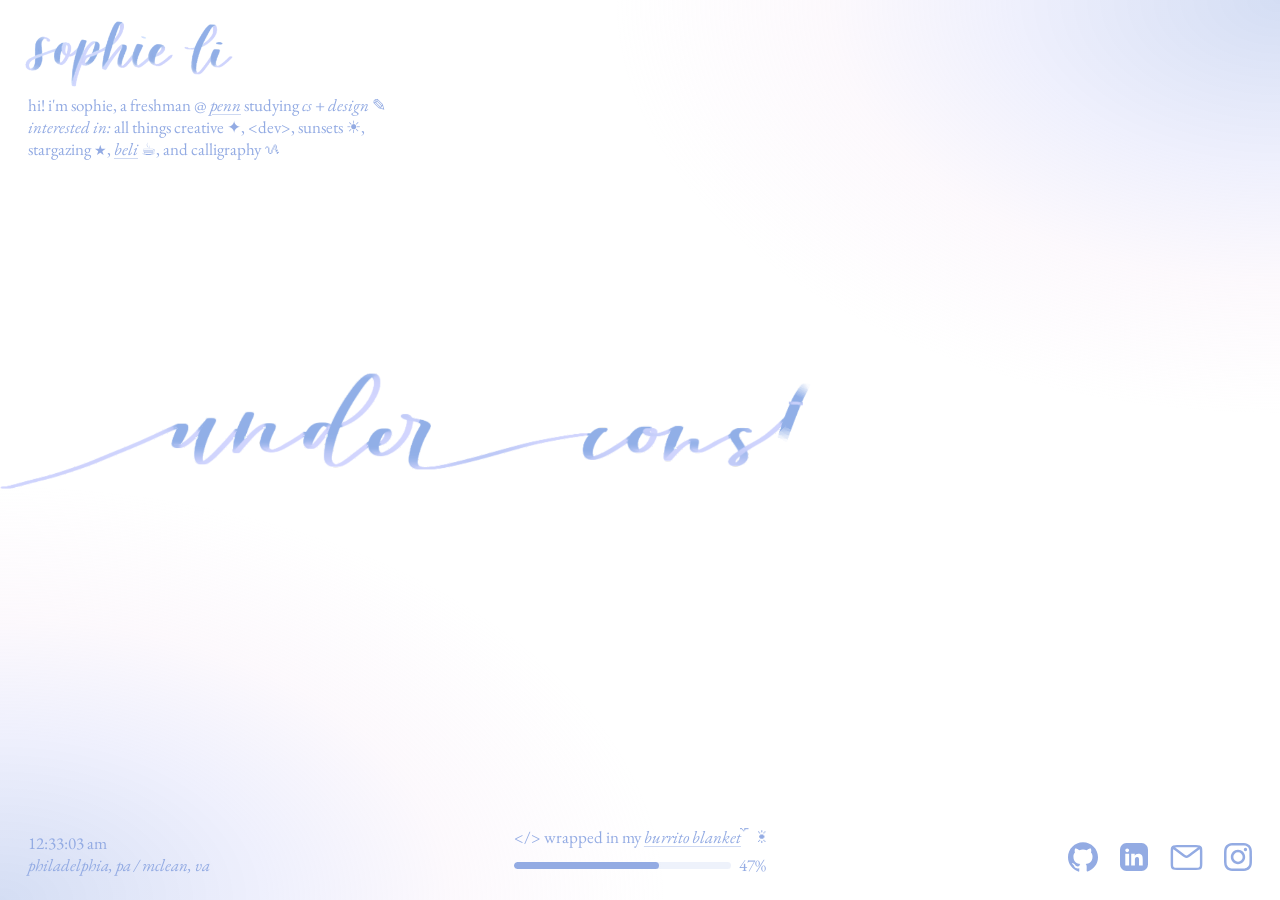
==== commit 46200939: "ipados style text cursor" ====
--- a/index.html
+++ b/index.html
@@ -139,6 +139,7 @@
     }
     .cursor.visible { opacity: 1; }
     .cursor.snapped { background: var(--cursor-snap); }
+    .cursor.text { background: rgba(147, 171, 227, 0.85); }  /* the thin text bar needs to be stronger to show */
     @media (hover: hover) and (pointer: fine) {
       body.has-cursor, body.has-cursor * { cursor: none; }
     }
@@ -355,7 +356,8 @@
 
     // Custom cursor (mouse/trackpad only; touch devices keep their normal behavior).
     // Over a button or link (or the burrito blanket, which shows a photo) it morphs into a rounded
-    // highlight around it, like the iPad pointer.
+    // highlight around it, and over text into a slim vertical bar the height of the line, like
+    // the iPad pointer.
     if (matchMedia('(hover: hover) and (pointer: fine)').matches) {
       const dot = document.createElement('div');
       dot.className = 'cursor';
@@ -372,6 +374,25 @@
       const SNAP = reduceMotion ? 1 : 0.3;     // position while snapped, and all shape changes
 
       let mouseX = 0, mouseY = 0, target = null, pressed = false;
+      let text = null;  // { cy, h } of the line of text under the pointer, if any
+
+      // the line of text right under the pointer: only over actual letters, not the empty space
+      // around them (so the bar shows exactly where you can start a selection)
+      function textLineAt(x, y) {
+        let node;
+        if (document.caretPositionFromPoint) node = document.caretPositionFromPoint(x, y)?.offsetNode;
+        else if (document.caretRangeFromPoint) node = document.caretRangeFromPoint(x, y)?.startContainer;
+        if (!node || node.nodeType !== Node.TEXT_NODE || !node.textContent.trim()) return null;
+        const range = document.createRange();
+        range.selectNodeContents(node);
+        for (const line of range.getClientRects()) {
+          if (x >= line.left - 1 && x <= line.right + 1 && y >= line.top && y <= line.bottom) {
+            const size = parseFloat(getComputedStyle(node.parentElement).fontSize);
+            return { cy: line.top + line.height / 2, h: Math.round(size * 1.15) };
+          }
+        }
+        return null;
+      }
       const cur = { cx: 0, cy: 0, w: DOT, h: DOT, r: DOT / 2 };  // tracked by center, so it morphs around the pointer
       let last = performance.now();
 
@@ -394,6 +415,7 @@
         last = now;
         const step = base => 1 - Math.pow(1 - base, dt);
         let goal;
+        text = null;
         if (target) {
           // the Spotify vinyl snaps as a circle; everything else gets a rounded box
           const vinyl = target.classList.contains('vinyl');
@@ -410,10 +432,13 @@
             h: b.height + PAD * 2,
             r: vinyl ? (b.height + PAD * 2) / 2 : Math.min(14, (b.height + PAD * 2) / 2),
           };
+        } else if ((text = textLineAt(mouseX, mouseY))) {
+          // text: a slim bar that follows the pointer sideways but sits centered on the line
+          goal = { cx: mouseX, cy: text.cy, w: 2.5, h: text.h, r: 1.25 };
         } else {
           goal = { cx: mouseX, cy: mouseY, w: DOT, h: DOT, r: DOT / 2 };
         }
-        if (pressed) {  // squeeze slightly on click
+        if (pressed && !text) {  // squeeze slightly on click (not the text bar, which you hold while selecting)
           const k = 0.92;
           goal.w *= k; goal.h *= k;
         }
@@ -426,6 +451,7 @@
         dot.style.height = cur.h + 'px';
         dot.style.borderRadius = cur.r + 'px';
         dot.classList.toggle('snapped', !!target);
+        dot.classList.toggle('text', !target && !!text);
         requestAnimationFrame(frame);
       })();
     }
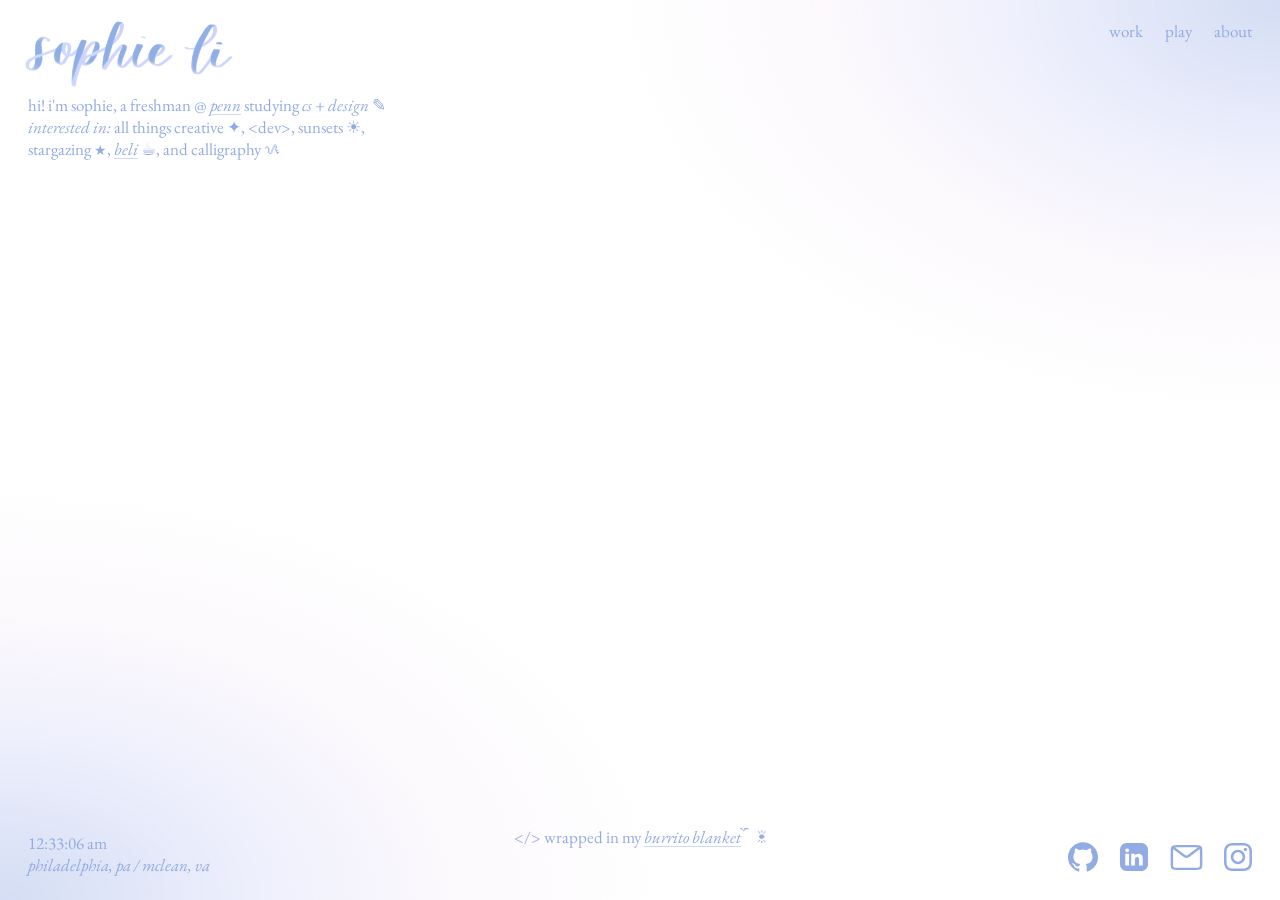
==== commit af614516: "Start real site: nav, pages, last updated" ====
--- a/index.html
+++ b/index.html
@@ -5,267 +5,33 @@
   <meta name="viewport" content="width=device-width, initial-scale=1.0">
   <meta name="color-scheme" content="only light">  <!-- light only; stops browsers from auto-darkening it -->
   <title>Sophie Li</title>
-  <link rel="icon" type="image/png" sizes="32x32" href="assets/favicon-32.png">
-  <link rel="icon" type="image/png" sizes="192x192" href="assets/favicon-192.png">
-  <link rel="apple-touch-icon" href="assets/apple-touch-icon.png">
+  <link rel="icon" type="image/png" sizes="32x32" href="/assets/favicon-32.png">
+  <link rel="icon" type="image/png" sizes="192x192" href="/assets/favicon-192.png">
+  <link rel="apple-touch-icon" href="/assets/apple-touch-icon.png">
   <link rel="preconnect" href="https://fonts.googleapis.com">
   <link rel="preconnect" href="https://fonts.gstatic.com" crossorigin>
   <link rel="stylesheet" href="https://fonts.googleapis.com/css2?family=EB+Garamond:ital@0;1&display=swap">
-  <link rel="stylesheet" href="assets/css/spotify.css">
-  <link rel="stylesheet" href="assets/css/progress.css">
-  <style>
-    * { margin: 0; padding: 0; box-sizing: border-box; }
-    /* typography: the hand-lettered calligraphy plus EB Garamond for everything else. The
-       script already slants, so the Garamond is mostly upright, with italics (never bold) for
-       emphasis, to contrast with the lettering instead of echoing it */
-    :root { --serif: "EB Garamond", Garamond, "Times New Roman", serif; }
-    /* one text size used everywhere (smaller on phones, see the phone section) */
-    :root { --text: 17px; --text-lh: 22px; }
-    body {
-      position: relative;          /* the header and footer are placed against the whole page */
-      min-height: 100vh;
-      display: flex;
-      flex-direction: column;
-      background: #fff;
-      font-family: var(--serif);
-      font-variant-numeric: lining-nums;  /* Garamond's old-style figures bounce around; keep digits even */
-    }
-    /* soft glows in the top-right and bottom-left corners: radial washes of the logo colors
-       that fade into the page. Plain gradients, no blur filter, because Safari clips large
-       blurred shapes at the screen edge. The layer is fixed and as tall as the screen gets
-       with the toolbars hidden (lvh), so it also reaches behind the iPhone toolbar */
-    body::before {
-      content: "";
-      position: fixed;
-      top: 0;
-      left: 0;
-      width: 100%;
-      height: 100vh;
-      height: 100lvh;
-      z-index: -1;
-      pointer-events: none;
-      background:
-        radial-gradient(ellipse 52vw 46vh at 100% 0%,
-          rgba(147, 171, 227, 0.40), rgba(204, 208, 248, 0.32) 40%, rgba(240, 221, 242, 0.18) 68%, rgba(240, 221, 242, 0) 100%),
-        radial-gradient(ellipse 52vw 46vh at 0% 100%,
-          rgba(147, 171, 227, 0.40), rgba(204, 208, 248, 0.32) 40%, rgba(240, 221, 242, 0.18) 68%, rgba(240, 221, 242, 0) 100%);
-    }
-    /* highlighted text: a soft wash of the logo color, with the text going a deeper blue */
-    ::selection { background: rgba(147, 171, 227, 0.28); color: var(--logo-hover); }
-    /* the header and footer float over the page so the lettering centers on the whole window */
-    header, footer { position: absolute; left: 0; right: 0; }
-    header { top: 0; }
-    footer { bottom: 0; }
-    header {
-      display: flex;
-      justify-content: space-between;
-      align-items: flex-start;     /* name and record both hug their top corners */
-      gap: 16px;
-      padding: 20px 28px 0;
-      color: var(--logo);
-    }
-    .intro-wrap { display: flex; flex-direction: column; align-items: flex-start; gap: 6px; }
-    .hello img { display: block; width: 210px; height: auto; margin-left: -4px; }  /* hand-lettered name */
-    .intro { max-width: 360px; font-size: var(--text); line-height: var(--text-lh); }
-    .intro-lead { white-space: nowrap; }  /* desktop: the first sentence stays on one line */
-    .intro + .intro { margin-top: -6px; }  /* cancel the column gap so the intro lines are evenly spaced */
-    .intro em { font-style: italic; }
-    .intro .star { font-size: 0.8em; }  /* the solid star reads heavy at full size */
-    .intro a, .burrito i {  /* links in the intro (and the burrito blanket): same color, with a faint underline that darkens on hover */
-      color: inherit;
-      text-decoration: underline;
-      text-decoration-color: var(--cursor);
-      text-decoration-thickness: 1px;
-      text-underline-offset: 3px;
-      transition: color 0.2s, text-decoration-color 0.2s;
-    }
-    .intro a:hover, .burrito:hover i { color: var(--logo-hover); text-decoration-color: currentColor; }
-    main {
-      min-height: 100vh;
-      padding: 140px 0;            /* equal room top and bottom keeps it centered and clear of the header/footer */
-      display: flex;
-      flex-direction: column;
-      align-items: center;
-      justify-content: center;
-      gap: 4px;
-    }
-    main picture { display: block; width: 100%; }
-    main img { width: 100%; height: auto; display: block; }
-    .replay {
-      display: inline-flex;
-      align-items: center;
-      gap: 5px;
-      font-family: inherit;        /* buttons don't pick up the page font on their own */
-      font-size: var(--text);
-      font-style: italic;
-      text-transform: lowercase;
-      color: var(--logo);
-      background: none;
-      border: none;
-      padding: 6px 12px;
-      cursor: pointer;
-      transition: color 0.2s;
-    }
-    .replay:hover { color: var(--logo-hover); }
-    /* hidden (but keeping its space) until the first play of the lettering finishes */
-    .replay.waiting { opacity: 0; visibility: hidden; }
-    .replay { transition: color 0.2s, opacity 0.2s ease, visibility 0.2s; }
-    .replay svg {
-      width: 14px;
-      height: 14px;
-      stroke: currentColor;
-      fill: none;
-      stroke-width: 2.5;
-      stroke-linecap: round;
-      stroke-linejoin: round;
-    }
-    .replay.spin svg { animation: spin 0.5s ease; }
-    @keyframes spin { to { transform: rotate(-360deg); } }
-
-    /* custom cursor: a translucent dot in the logo color that snaps into a rounded highlight
-       around buttons and links, like the iPad pointer */
-    :root { --cursor: rgba(147, 171, 227, 0.45); --cursor-snap: rgba(147, 171, 227, 0.16);  /* --logo #93abe3 */ }
-    .cursor {
-      position: fixed;
-      top: 0;
-      left: 0;
-      border-radius: 50%;
-      background: var(--cursor);
-      pointer-events: none;
-      z-index: 1000;
-      opacity: 0;
-      transition: opacity 0.2s ease, background-color 0.2s ease;
-      will-change: transform;      /* keep it on its own layer so moving it is cheap */
-    }
-    .cursor.visible { opacity: 1; }
-    .cursor.snapped { background: var(--cursor-snap); }
-    .cursor.text { background: rgba(147, 171, 227, 0.85); }  /* the thin text bar needs to be stronger to show */
-    @media (hover: hover) and (pointer: fine) {
-      body.has-cursor, body.has-cursor * { cursor: none; }
-    }
-    footer {
-      display: grid;
-      grid-template-columns: 1fr auto 1fr;
-      align-items: end;            /* everything sits on one shared bottom line */
-      gap: 16px;
-      padding: 24px 28px;          /* same side margin as the header, so the edges line up */
-      font-size: var(--text);
-      line-height: var(--text-lh);
-      color: var(--logo);
-    }
-    .corner { justify-self: start; display: flex; align-items: flex-end; gap: 12px; }
-    .clock { display: flex; flex-direction: column; }
-    .clock-time { font-variant-numeric: lining-nums tabular-nums; }
-    .clock-place { font-style: italic; }
-    .credit { justify-self: center; text-align: center; }
-    .credit i { font-style: italic; }
-    /* hovering "burrito blanket" pops up the photo: a rounded card (same corners as the cursor
-       highlight) that springs up out of the words. Desktop only; phones hide the credit */
-    .burrito { position: relative; }
-    .burrito-pic {
-      position: absolute;
-      left: 50%;
-      bottom: calc(100% + 16px);
-      width: 176px;
-      height: auto;
-      border-radius: 14px;
-      box-shadow: 0 0 0 1px var(--cursor-snap), 0 14px 34px rgba(60, 80, 150, 0.22);
-      opacity: 0;
-      transform: translateX(-50%) translateY(10px) scale(0.9) rotate(-3deg);
-      transform-origin: 50% 100%;
-      transition: opacity 0.22s ease, transform 0.45s cubic-bezier(0.34, 1.45, 0.64, 1);
-      pointer-events: none;
-    }
-    .burrito:hover .burrito-pic {
-      opacity: 1;
-      transform: translateX(-50%) translateY(0) scale(1) rotate(-2deg);
-    }
-    @media (prefers-reduced-motion: reduce) {
-      .burrito-pic { transition: opacity 0.2s ease; transform: translateX(-50%) rotate(-2deg); }
-    }
-    .credit .sun { padding-left: 0.6em; }  /* the little mark hangs left over the space, so add room */
-    .socials {
-      justify-self: end;
-      display: flex;
-      align-items: center;
-      gap: 22px;
-      margin-bottom: 4px;          /* icons rest on the text baseline, not below it */
-    }
-    /* phones: stack the three parts, centered */
-    /* phones */
-    @media (max-width: 640px) {
-      /* top: smaller name + intro, Spotify record lined up with the top */
-      header { padding: 16px 16px 0; }
-      .hello img { width: 140px; }
-      :root { --text: 15px; --text-lh: 19px; }
-      .intro { max-width: 190px; }
-      .intro-lead { white-space: normal; }  /* phones: let it wrap */
-      .intro-wrap { flex: none; }
-      .now-playing { min-width: 0; }
-
-      /* bottom: one compact row hugging the bottom edge - clock on the left, icons on the right */
-      footer { grid-template-columns: 1fr auto; align-items: end; padding: 0 16px 10px; }
-      .credit { display: none; }  /* no room for the progress on a phone */
-      .clock-place { opacity: 0.8; }
-      .socials { gap: 10px; margin-bottom: 3px; }  /* icon bottoms sit on the text baseline */
-    }
-    :root { --logo: #93abe3; --logo-hover: #6f8fd6; }
-    .logo {
-      display: block;
-      width: 28px;
-      height: 28px;
-      fill: var(--logo);
-      transition: fill 0.2s;
-    }
-    footer a { display: block; }
-    footer a:hover .logo { fill: var(--logo-hover); }
-    /* optical sizing: circles look smaller and solid shapes look bigger than outlines */
-    .logo.github { width: 30px; height: 30px; }
-    .logo.linkedin { width: 28px; height: 28px; }
-    /* optical sizing: the wide envelope is sized to the same visual area as the square
-       icons (so it's a bit shorter than them), with the same line weight as Instagram;
-       negative margins trim its empty box so the spacing stays even */
-    .logo.mail {
-      width: 39px;
-      height: 39px;
-      margin: -5.4px -3.6px;
-      fill: none;
-      stroke: var(--logo);
-      stroke-width: 1.5;
-      stroke-linecap: round;
-      stroke-linejoin: round;
-      transition: stroke 0.2s;
-    }
-    footer a:hover .logo.mail { fill: none; stroke: var(--logo-hover); }
-    /* phones: smaller icons so they fit on the same row as the clock */
-    @media (max-width: 640px) {
-      .logo, .logo.linkedin { width: 18px; height: 18px; }
-      .logo.github { width: 19px; height: 19px; }
-      .logo.mail { width: 25.5px; height: 25.5px; margin: -3.7px -2.3px -6.9px; }  /* trims the envelope's empty box so its bottom edge lines up too */
-    }
-    .cutout { fill: #fff; }
-
-  </style>
+  <link rel="stylesheet" href="/assets/css/site.css">
+  <link rel="stylesheet" href="/assets/css/spotify.css">
 </head>
 <body>
   <header>
     <div class="intro-wrap">
-      <h1 class="hello"><img src="assets/name.png" alt="sophie li"></h1>
+      <h1 class="hello"><a href="/" aria-label="sophie li, home"><img src="/assets/name.png" alt="sophie li"></a></h1>
       <p class="intro intro-lead">hi! i'm sophie, a freshman @ <a href="https://www.cis.upenn.edu/" target="_blank" rel="noopener"><em>penn</em></a> studying <em>cs&nbsp;+&nbsp;design</em>&nbsp;✎</p>
       <p class="intro"><em>interested in:</em> all things creative&nbsp;✦, &lt;dev&gt;, sunsets&nbsp;☀︎, stargazing&nbsp;<span class="star">★</span>, <a href="https://beliapp.co/app/sophielii" target="_blank" rel="noopener"><em>beli</em></a>&nbsp;☕︎, and calligraphy&nbsp;ᝰ</p>
     </div>
-    <div class="now-playing"></div>  <!-- filled by assets/js/spotify.js -->
+    <div class="header-right">
+      <nav class="nav" aria-label="pages">
+        <a href="/work">work</a>
+        <a href="/play">play</a>
+        <a href="/about">about</a>
+      </nav>
+      <div class="now-playing"></div>  <!-- filled by assets/js/spotify.js -->
+    </div>
   </header>
   <main>
-    <picture>
-      <!-- phones: "under" stacked on "construction" so the words can be bigger (scripts/stack-lettering.py) -->
-      <source media="(max-width: 640px)" srcset="assets/under-construction-stacked.png">
-      <img id="lettering" src="assets/under-construction.png" alt="Under construction">
-    </picture>
-    <button class="replay waiting" type="button" id="replay">
-      replay!
-      <svg viewBox="0 0 24 24" aria-hidden="true"><path d="M3 12a9 9 0 1 0 9-9 9.75 9.75 0 0 0-6.74 2.74L3 8"/><path d="M3 3v5h5"/></svg>
-    </button>
+    <!-- home goes here -->
   </main>
   <footer>
     <div class="corner">
@@ -274,7 +40,7 @@
         <span class="clock-place">philadelphia,&nbsp;pa / mclean,&nbsp;va</span>
       </div>
     </div>
-    <div class="credit"><span>&lt;/&gt; wrapped in my <span class="burrito"><i>burrito blanket</i><img class="burrito-pic" src="assets/burrito.jpg" alt="me wrapped in my burrito blanket, with headphones on" width="440" height="550"></span> <span class="sun">&nbsp;ོ☀︎</span></span><span class="progress" data-percent="67"></span></div>
+    <div class="credit"><span>&lt;/&gt; wrapped in my <span class="burrito"><i>burrito blanket</i><img class="burrito-pic" src="/assets/burrito.jpg" alt="me wrapped in my burrito blanket, with headphones on" width="440" height="550"></span> <span class="sun">&nbsp;ོ☀︎</span></span><span class="updated"></span></div>
     <div class="socials">
     <a href="https://github.com/sophieli08" target="_blank" rel="noopener" aria-label="GitHub">
       <svg class="logo github" aria-hidden="true" viewBox="0 0 24 24" xmlns="http://www.w3.org/2000/svg"><path d="M12 .297c-6.63 0-12 5.373-12 12 0 5.303 3.438 9.8 8.205 11.385.6.113.82-.258.82-.577 0-.285-.01-1.04-.015-2.04-3.338.724-4.042-1.61-4.042-1.61C4.422 18.07 3.633 17.7 3.633 17.7c-1.087-.744.084-.729.084-.729 1.205.084 1.838 1.236 1.838 1.236 1.07 1.835 2.809 1.305 3.495.998.108-.776.417-1.305.76-1.605-2.665-.3-5.466-1.332-5.466-5.93 0-1.31.465-2.38 1.235-3.22-.135-.303-.54-1.523.105-3.176 0 0 1.005-.322 3.3 1.23.96-.267 1.98-.399 3-.405 1.02.006 2.04.138 3 .405 2.28-1.552 3.285-1.23 3.285-1.23.645 1.653.24 2.873.12 3.176.765.84 1.23 1.91 1.23 3.22 0 4.61-2.805 5.625-5.475 5.92.42.36.81 1.096.81 2.22 0 1.606-.015 2.896-.015 3.286 0 .315.21.69.825.57C20.565 22.092 24 17.592 24 12.297c0-6.627-5.373-12-12-12"/></svg>
@@ -290,173 +56,8 @@
     </a>
     </div>
   </footer>
-  <script>
-    // An animated PNG only restarts when it's loaded under a new URL, so replay
-    // swaps in a fresh blob URL of the already-downloaded file (no re-download).
-    const img = document.getElementById('lettering');
-    const sources = img.parentElement.querySelectorAll('source');
-    let blob = null;
-    let blobUrl = null;
-    const replay = document.getElementById('replay');
-
-    // How long the animation plays (until its final frame), read from the APNG's own
-    // frame delays (fcTL chunks), so this stays right if the animation changes.
-    function playLength(buffer) {
-      const v = new DataView(buffer);
-      const delays = [];
-      for (let pos = 8; pos + 8 <= v.byteLength; ) {
-        const len = v.getUint32(pos);
-        const type = String.fromCharCode(v.getUint8(pos + 4), v.getUint8(pos + 5), v.getUint8(pos + 6), v.getUint8(pos + 7));
-        if (type === 'fcTL') {
-          const num = v.getUint16(pos + 8 + 20), den = v.getUint16(pos + 8 + 22) || 100;
-          delays.push(1000 * num / den);
-        }
-        pos += 12 + len;
-      }
-      return delays.slice(0, -1).reduce((a, b) => a + b, 0);  // the last frame just holds
-    }
-
-    // Show the replay button once the first play has finished (it stays visible after that)
-    const loaded = img.complete ? Promise.resolve() : new Promise(r => img.addEventListener('load', r, { once: true }));
-    const startedAt = loaded.then(() => performance.now());
-    const src = loaded.then(() => img.currentSrc);  // the wide or the stacked (phone) version
-    const length = src.then(fetch)
-      .then(r => r.blob())
-      .then(b => { blob = b; return b.arrayBuffer(); })
-      .then(playLength)
-      .catch(() => 3000);  // e.g. opened as a local file: use the usual length
-    Promise.all([startedAt, length]).then(([t0, ms]) => {
-      const wait = Math.max(ms - (performance.now() - t0), 0);
-      setTimeout(() => replay.classList.remove('waiting'), wait);
-    });
-
-    replay.addEventListener('click', async () => {
-      replay.classList.remove('spin');
-      void replay.offsetWidth;  // restart the icon spin
-      replay.classList.add('spin');
-      let url;
-      if (blob) {
-        if (blobUrl) URL.revokeObjectURL(blobUrl);
-        url = blobUrl = URL.createObjectURL(blob);
-      } else {
-        url = (await src) + '?replay=' + Date.now();  // fallback, e.g. when opened as a local file
-      }
-      sources.forEach(s => { s.srcset = url; });  // a matching <source> wins over img.src
-      img.src = url;
-    });
-
-    // East coast clock in the footer, e.g. "3:42:07 pm"
-    const clock = document.getElementById('clock');
-    const clockFormat = new Intl.DateTimeFormat('en-US', { timeZone: 'America/New_York', hour: 'numeric', minute: '2-digit', second: '2-digit' });
-    function tick() {
-      clock.textContent = clockFormat.format(new Date()).toLowerCase();
-      setTimeout(tick, 1000 - Date.now() % 1000);  // update right on the second
-    }
-    tick();
-
-    // Custom cursor (mouse/trackpad only; touch devices keep their normal behavior).
-    // Over a button or link (or the burrito blanket, which shows a photo) it morphs into a rounded
-    // highlight around it, and over text into a slim vertical bar the height of the line, like
-    // the iPad pointer.
-    if (matchMedia('(hover: hover) and (pointer: fine)').matches) {
-      const dot = document.createElement('div');
-      dot.className = 'cursor';
-      document.body.appendChild(dot);
-      document.body.classList.add('has-cursor');
-
-      const DOT = 12;         // dot size
-      const PAD = 8;          // space around a snapped element
-      const PULL = 0.12;      // how much the highlight leans toward the pointer
-      const reduceMotion = matchMedia('(prefers-reduced-motion: reduce)').matches;
-      // how much of the remaining distance to cover per 60fps frame (1 = instant): the free dot
-      // keeps up with the pointer almost exactly, snapping on/off a button glides a little
-      const FOLLOW = reduceMotion ? 1 : 0.75;  // position while free
-      const SNAP = reduceMotion ? 1 : 0.3;     // position while snapped, and all shape changes
-
-      let mouseX = 0, mouseY = 0, target = null, pressed = false;
-      let text = null;  // { cy, h } of the line of text under the pointer, if any
-
-      // the line of text right under the pointer: only over actual letters, not the empty space
-      // around them (so the bar shows exactly where you can start a selection)
-      function textLineAt(x, y) {
-        let node;
-        if (document.caretPositionFromPoint) node = document.caretPositionFromPoint(x, y)?.offsetNode;
-        else if (document.caretRangeFromPoint) node = document.caretRangeFromPoint(x, y)?.startContainer;
-        if (!node || node.nodeType !== Node.TEXT_NODE || !node.textContent.trim()) return null;
-        const range = document.createRange();
-        range.selectNodeContents(node);
-        for (const line of range.getClientRects()) {
-          if (x >= line.left - 1 && x <= line.right + 1 && y >= line.top && y <= line.bottom) {
-            const size = parseFloat(getComputedStyle(node.parentElement).fontSize);
-            return { cy: line.top + line.height / 2, h: Math.round(size * 1.15) };
-          }
-        }
-        return null;
-      }
-      const cur = { cx: 0, cy: 0, w: DOT, h: DOT, r: DOT / 2 };  // tracked by center, so it morphs around the pointer
-      let last = performance.now();
-
-      addEventListener('mousemove', e => {
-        mouseX = e.clientX;
-        mouseY = e.clientY;
-        target = e.target.closest('a, button, .burrito');
-        if (!dot.classList.contains('visible')) {
-          cur.cx = mouseX; cur.cy = mouseY;
-          dot.classList.add('visible');
-        }
-      });
-      document.addEventListener('mouseleave', () => dot.classList.remove('visible'));
-      addEventListener('mousedown', () => { pressed = true; });
-      addEventListener('mouseup', () => { pressed = false; });
-
-      (function frame(now = performance.now()) {
-        // per-frame easing scaled by elapsed time, so it feels the same at 60Hz and 120Hz
-        const dt = Math.min(now - last, 100) / (1000 / 60);
-        last = now;
-        const step = base => 1 - Math.pow(1 - base, dt);
-        let goal;
-        text = null;
-        if (target) {
-          // the Spotify vinyl snaps as a circle; everything else gets a rounded box
-          const vinyl = target.classList.contains('vinyl');
-          let b = target.getBoundingClientRect();
-          const cx = b.left + b.width / 2, cy = b.top + b.height / 2;
-          if (vinyl) {  // the disc spins, which inflates its bounding box; use its real size around the same center
-            const size = target.offsetWidth;
-            b = { left: cx - size / 2, top: cy - size / 2, width: size, height: size };
-          }
-          goal = {
-            cx: cx + (mouseX - cx) * PULL,
-            cy: cy + (mouseY - cy) * PULL,
-            w: b.width + PAD * 2,
-            h: b.height + PAD * 2,
-            r: vinyl ? (b.height + PAD * 2) / 2 : Math.min(14, (b.height + PAD * 2) / 2),
-          };
-        } else if ((text = textLineAt(mouseX, mouseY))) {
-          // text: a slim bar that follows the pointer sideways but sits centered on the line
-          goal = { cx: mouseX, cy: text.cy, w: 2.5, h: text.h, r: 1.25 };
-        } else {
-          goal = { cx: mouseX, cy: mouseY, w: DOT, h: DOT, r: DOT / 2 };
-        }
-        if (pressed && !text) {  // squeeze slightly on click (not the text bar, which you hold while selecting)
-          const k = 0.92;
-          goal.w *= k; goal.h *= k;
-        }
-        const move = step(target ? SNAP : FOLLOW), morph = step(SNAP);
-        cur.cx += (goal.cx - cur.cx) * move;
-        cur.cy += (goal.cy - cur.cy) * move;
-        for (const key of ['w', 'h', 'r']) cur[key] += (goal[key] - cur[key]) * morph;
-        dot.style.transform = `translate(${cur.cx - cur.w / 2}px, ${cur.cy - cur.h / 2}px)`;
-        dot.style.width = cur.w + 'px';
-        dot.style.height = cur.h + 'px';
-        dot.style.borderRadius = cur.r + 'px';
-        dot.classList.toggle('snapped', !!target);
-        dot.classList.toggle('text', !target && !!text);
-        requestAnimationFrame(frame);
-      })();
-    }
-  </script>
-  <script src="assets/js/spotify.js" defer></script>
-  <script src="assets/js/progress.js" defer></script>
+  <script src="/assets/js/site.js" defer></script>
+  <script src="/assets/js/spotify.js" defer></script>
+  <script src="/assets/js/updated.js" defer></script>
 </body>
 </html>
--- a/assets/css/site.css
+++ b/assets/css/site.css
@@ -0,0 +1,209 @@
+/* Shared styles for every page */
+* { margin: 0; padding: 0; box-sizing: border-box; }
+/* typography: the hand-lettered calligraphy plus EB Garamond for everything else. The
+   script already slants, so the Garamond is mostly upright, with italics (never bold) for
+   emphasis, to contrast with the lettering instead of echoing it */
+:root { --serif: "EB Garamond", Garamond, "Times New Roman", serif; }
+/* one text size used everywhere (smaller on phones, see the phone section) */
+:root { --text: 17px; --text-lh: 22px; }
+body {
+  min-height: 100vh;
+  display: flex;
+  flex-direction: column;
+  background: #fff;
+  font-family: var(--serif);
+  font-variant-numeric: lining-nums;  /* Garamond's old-style figures bounce around; keep digits even */
+}
+/* soft glows in the top-right and bottom-left corners: radial washes of the logo colors
+   that fade into the page. Plain gradients, no blur filter, because Safari clips large
+   blurred shapes at the screen edge. The layer is fixed and as tall as the screen gets
+   with the toolbars hidden (lvh), so it also reaches behind the iPhone toolbar */
+body::before {
+  content: "";
+  position: fixed;
+  top: 0;
+  left: 0;
+  width: 100%;
+  height: 100vh;
+  height: 100lvh;
+  z-index: -1;
+  pointer-events: none;
+  background:
+    radial-gradient(ellipse 52vw 46vh at 100% 0%,
+      rgba(147, 171, 227, 0.40), rgba(204, 208, 248, 0.32) 40%, rgba(240, 221, 242, 0.18) 68%, rgba(240, 221, 242, 0) 100%),
+    radial-gradient(ellipse 52vw 46vh at 0% 100%,
+      rgba(147, 171, 227, 0.40), rgba(204, 208, 248, 0.32) 40%, rgba(240, 221, 242, 0.18) 68%, rgba(240, 221, 242, 0) 100%);
+}
+/* highlighted text: a soft wash of the logo color, with the text going a deeper blue */
+::selection { background: rgba(147, 171, 227, 0.28); color: var(--logo-hover); }
+header {
+  display: flex;
+  justify-content: space-between;
+  align-items: flex-start;     /* name and record both hug their top corners */
+  gap: 16px;
+  padding: 20px 28px 0;
+  color: var(--logo);
+}
+/* top right: the page links, with the Spotify record under them */
+.header-right { display: flex; flex-direction: column; align-items: flex-end; gap: 18px; }
+.nav { display: flex; gap: 22px; font-size: var(--text); line-height: var(--text-lh); }
+.nav a { color: inherit; text-decoration: none; transition: color 0.2s; }
+.nav a:hover { color: var(--logo-hover); }
+.nav a[aria-current="page"] {  /* the page you're on: italic, with the same faint underline as the intro links */
+  font-style: italic;
+  text-decoration: underline;
+  text-decoration-color: var(--cursor);
+  text-decoration-thickness: 1px;
+  text-underline-offset: 3px;
+}
+.hello a { display: block; }   /* the name links home */
+.intro-wrap { display: flex; flex-direction: column; align-items: flex-start; gap: 6px; }
+.hello img { display: block; width: 210px; height: auto; margin-left: -4px; }  /* hand-lettered name */
+.intro { max-width: 360px; font-size: var(--text); line-height: var(--text-lh); }
+.intro-lead { white-space: nowrap; }  /* desktop: the first sentence stays on one line */
+.intro + .intro { margin-top: -6px; }  /* cancel the column gap so the intro lines are evenly spaced */
+.intro em { font-style: italic; }
+.intro .star { font-size: 0.8em; }  /* the solid star reads heavy at full size */
+.intro a, .burrito i {  /* links in the intro (and the burrito blanket): same color, with a faint underline that darkens on hover */
+  color: inherit;
+  text-decoration: underline;
+  text-decoration-color: var(--cursor);
+  text-decoration-thickness: 1px;
+  text-underline-offset: 3px;
+  transition: color 0.2s, text-decoration-color 0.2s;
+}
+.intro a:hover, .burrito:hover i { color: var(--logo-hover); text-decoration-color: currentColor; }
+main {
+  flex: 1;                     /* fills the space between the header and footer */
+  padding: 48px 28px;          /* same side margin as the header and footer */
+}
+
+/* custom cursor: a translucent dot in the logo color that snaps into a rounded highlight
+   around buttons and links, like the iPad pointer */
+:root { --cursor: rgba(147, 171, 227, 0.45); --cursor-snap: rgba(147, 171, 227, 0.16);  /* --logo #93abe3 */ }
+.cursor {
+  position: fixed;
+  top: 0;
+  left: 0;
+  border-radius: 50%;
+  background: var(--cursor);
+  pointer-events: none;
+  z-index: 1000;
+  opacity: 0;
+  transition: opacity 0.2s ease, background-color 0.2s ease;
+  will-change: transform;      /* keep it on its own layer so moving it is cheap */
+}
+.cursor.visible { opacity: 1; }
+.cursor.snapped { background: var(--cursor-snap); }
+.cursor.text { background: rgba(147, 171, 227, 0.85); }  /* the thin text bar needs to be stronger to show */
+@media (hover: hover) and (pointer: fine) {
+  body.has-cursor, body.has-cursor * { cursor: none; }
+}
+footer {
+  display: grid;
+  grid-template-columns: 1fr auto 1fr;
+  align-items: end;            /* everything sits on one shared bottom line */
+  gap: 16px;
+  padding: 24px 28px;          /* same side margin as the header, so the edges line up */
+  font-size: var(--text);
+  line-height: var(--text-lh);
+  color: var(--logo);
+}
+.corner { justify-self: start; display: flex; align-items: flex-end; gap: 12px; }
+.clock { display: flex; flex-direction: column; }
+.clock-time { font-variant-numeric: lining-nums tabular-nums; }
+.clock-place { font-style: italic; }
+/* the credit, with "last updated ..." under it (filled by assets/js/updated.js) */
+.credit { justify-self: center; text-align: center; display: flex; flex-direction: column; align-items: center; gap: 6px; }
+.credit i { font-style: italic; }
+.updated { display: block; min-height: var(--text-lh); opacity: 0; transition: opacity 0.6s ease; }  /* holds its row even before it loads */
+.updated.loaded { opacity: 1; }
+.updated a { color: inherit; text-decoration: none; transition: color 0.2s; }
+.updated a:hover { color: var(--logo-hover); }
+/* hovering "burrito blanket" pops up the photo: a rounded card (same corners as the cursor
+   highlight) that springs up out of the words. Desktop only; phones hide the credit */
+.burrito { position: relative; }
+.burrito-pic {
+  position: absolute;
+  left: 50%;
+  bottom: calc(100% + 16px);
+  width: 176px;
+  height: auto;
+  border-radius: 14px;
+  box-shadow: 0 0 0 1px var(--cursor-snap), 0 14px 34px rgba(60, 80, 150, 0.22);
+  opacity: 0;
+  transform: translateX(-50%) translateY(10px) scale(0.9) rotate(-3deg);
+  transform-origin: 50% 100%;
+  transition: opacity 0.22s ease, transform 0.45s cubic-bezier(0.34, 1.45, 0.64, 1);
+  pointer-events: none;
+}
+.burrito:hover .burrito-pic {
+  opacity: 1;
+  transform: translateX(-50%) translateY(0) scale(1) rotate(-2deg);
+}
+@media (prefers-reduced-motion: reduce) {
+  .burrito-pic { transition: opacity 0.2s ease; transform: translateX(-50%) rotate(-2deg); }
+}
+.credit .sun { padding-left: 0.6em; }  /* the little mark hangs left over the space, so add room */
+.socials {
+  justify-self: end;
+  display: flex;
+  align-items: center;
+  gap: 22px;
+  margin-bottom: 4px;          /* icons rest on the text baseline, not below it */
+}
+/* phones */
+@media (max-width: 640px) {
+  /* top: smaller name + intro, Spotify record lined up with the top */
+  header { padding: 16px 16px 0; }
+  .hello img { width: 140px; }
+  :root { --text: 15px; --text-lh: 19px; }
+  .intro { max-width: 190px; }
+  .intro-lead { white-space: normal; }  /* phones: let it wrap */
+  .intro-wrap { flex: none; }
+  .now-playing { min-width: 0; }
+  .header-right { gap: 12px; }
+  .nav { gap: 14px; }
+  main { padding: 32px 16px; }
+
+  /* bottom: one compact row hugging the bottom edge - clock on the left, icons on the right */
+  footer { grid-template-columns: 1fr auto; align-items: end; padding: 0 16px 10px; }
+  .credit { display: none; }  /* no room for the credit on a phone */
+  .clock-place { opacity: 0.8; }
+  .socials { gap: 10px; margin-bottom: 3px; }  /* icon bottoms sit on the text baseline */
+}
+:root { --logo: #93abe3; --logo-hover: #6f8fd6; }
+.logo {
+  display: block;
+  width: 28px;
+  height: 28px;
+  fill: var(--logo);
+  transition: fill 0.2s;
+}
+footer a { display: block; }
+footer a:hover .logo { fill: var(--logo-hover); }
+/* optical sizing: circles look smaller and solid shapes look bigger than outlines */
+.logo.github { width: 30px; height: 30px; }
+.logo.linkedin { width: 28px; height: 28px; }
+/* optical sizing: the wide envelope is sized to the same visual area as the square
+   icons (so it's a bit shorter than them), with the same line weight as Instagram;
+   negative margins trim its empty box so the spacing stays even */
+.logo.mail {
+  width: 39px;
+  height: 39px;
+  margin: -5.4px -3.6px;
+  fill: none;
+  stroke: var(--logo);
+  stroke-width: 1.5;
+  stroke-linecap: round;
+  stroke-linejoin: round;
+  transition: stroke 0.2s;
+}
+footer a:hover .logo.mail { fill: none; stroke: var(--logo-hover); }
+/* phones: smaller icons so they fit on the same row as the clock */
+@media (max-width: 640px) {
+  .logo, .logo.linkedin { width: 18px; height: 18px; }
+  .logo.github { width: 19px; height: 19px; }
+  .logo.mail { width: 25.5px; height: 25.5px; margin: -3.7px -2.3px -6.9px; }  /* trims the envelope's empty box so its bottom edge lines up too */
+}
+.cutout { fill: #fff; }
